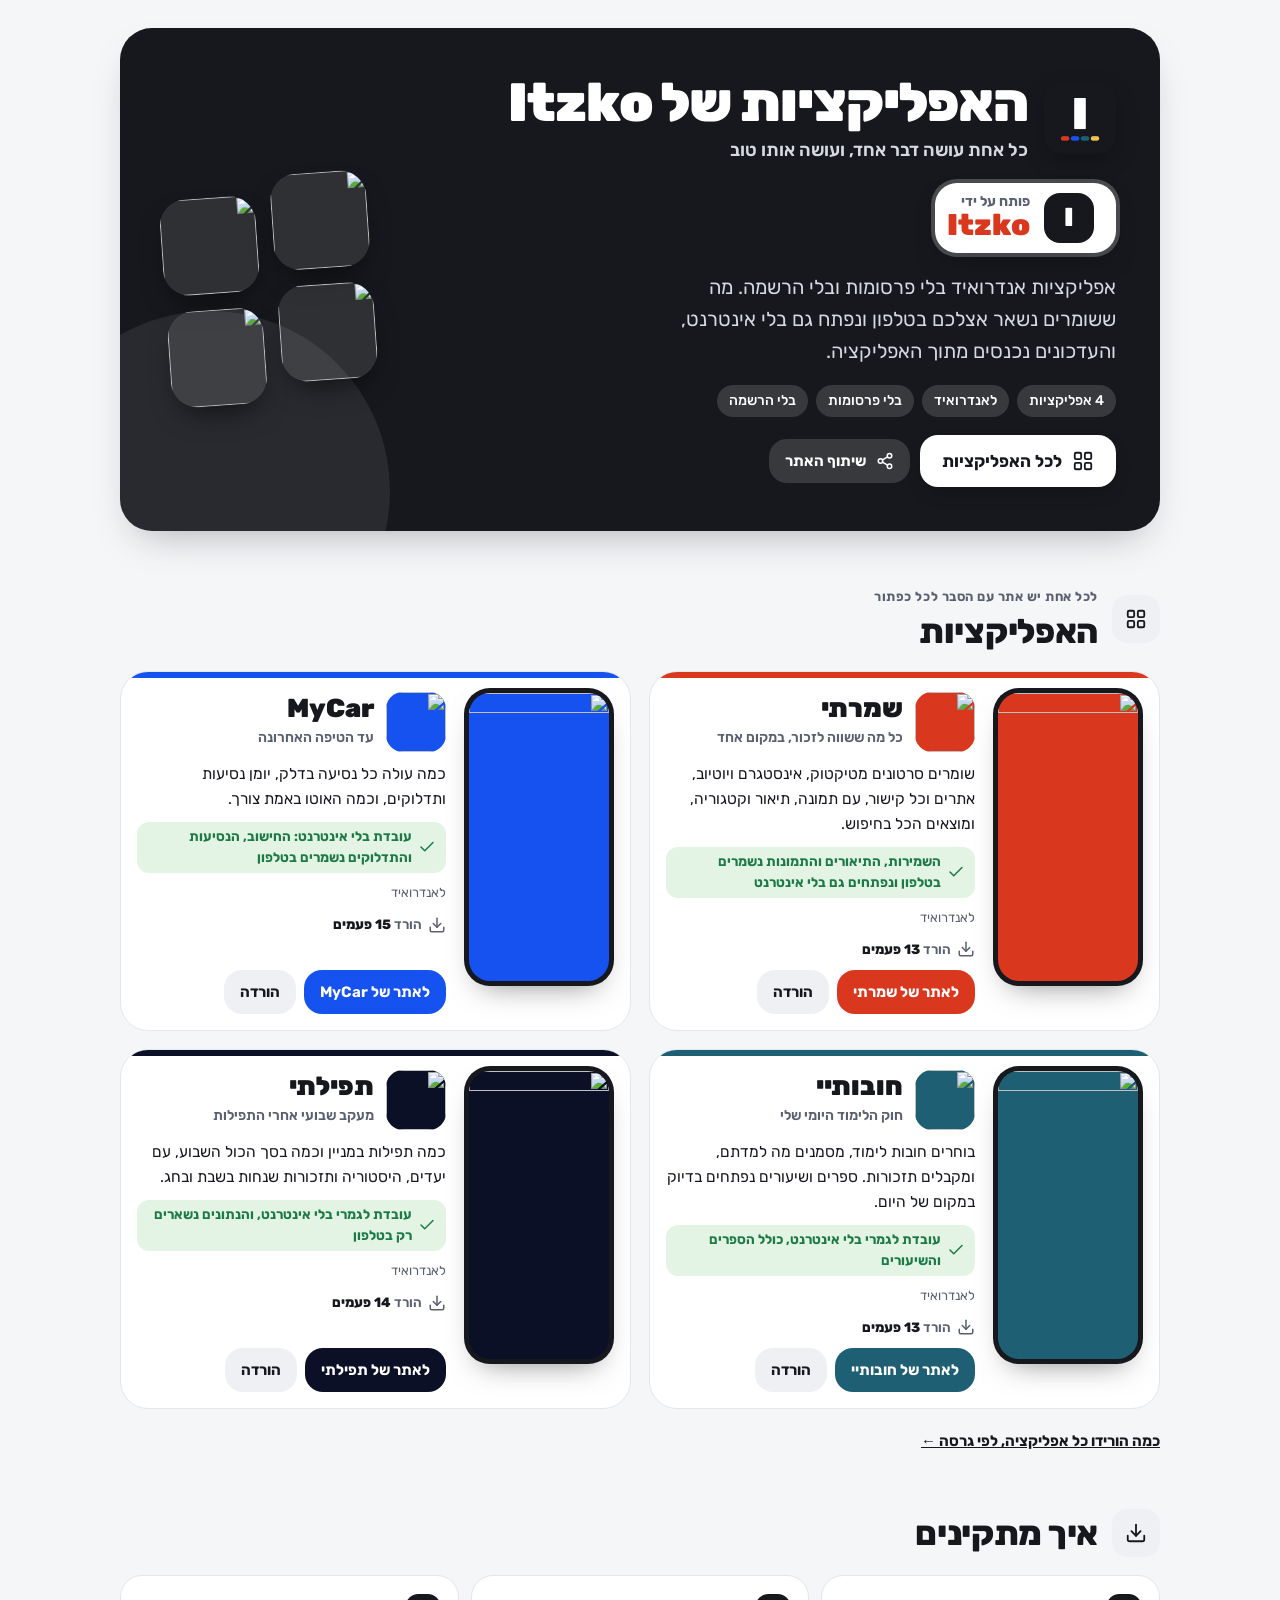
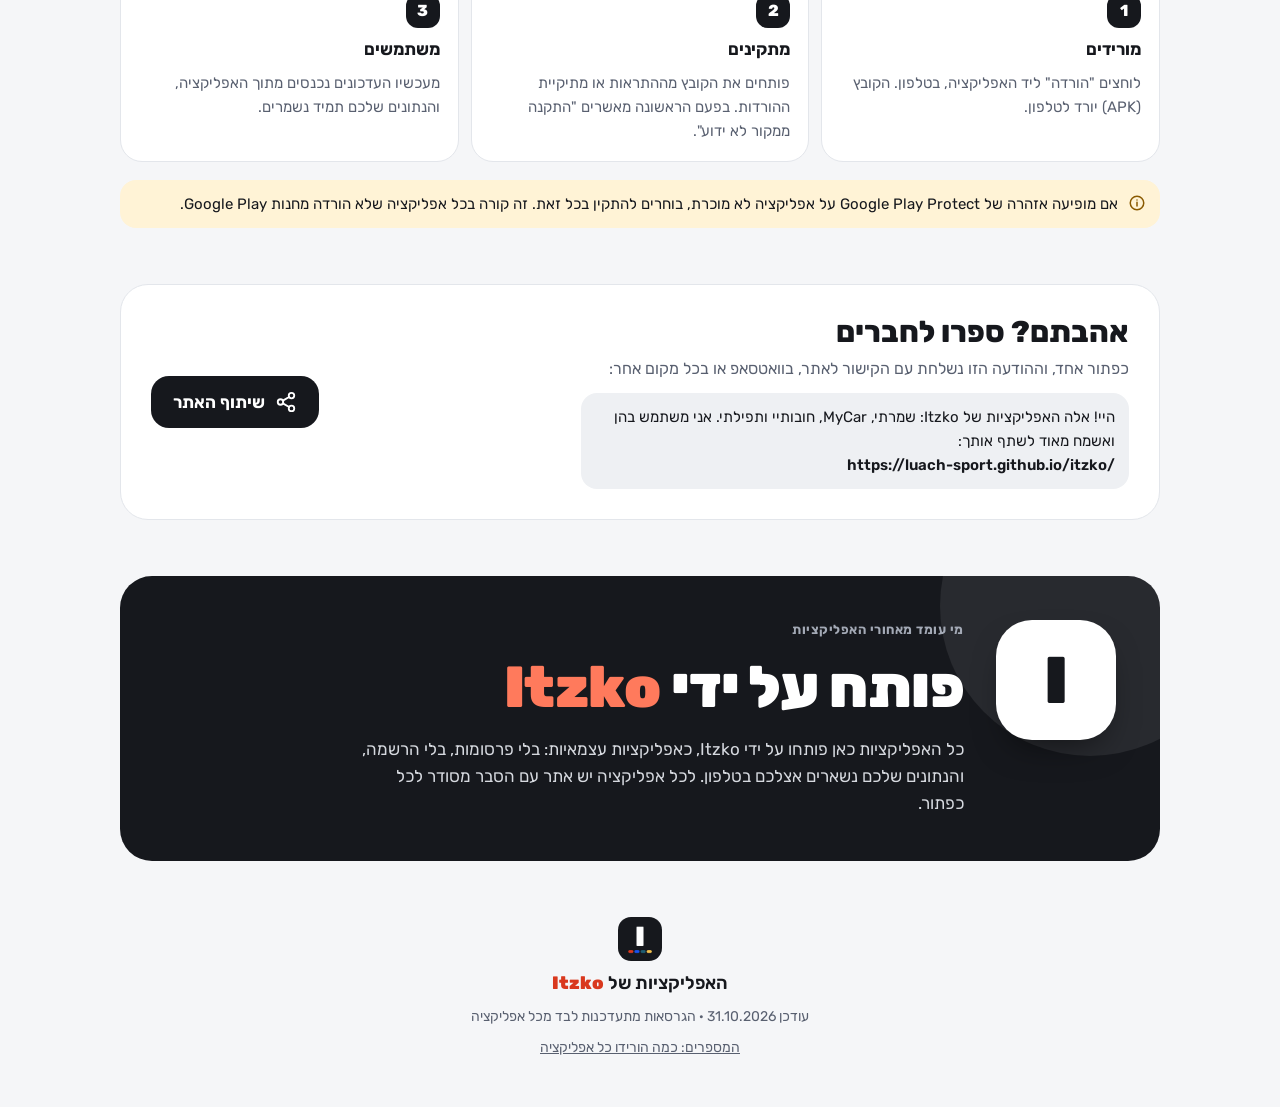
==== index.html @ 2b231b79 "האתר הראשי של Itzko: עדכון אוטומטי (e796857)" ====
<!doctype html>
<html lang="he" dir="rtl">
<head>
<meta charset="utf-8">
<meta name="viewport" content="width=device-width, initial-scale=1, viewport-fit=cover">
<title>האפליקציות של Itzko – שמרתי, MyCar, חובותיי ותפילתי</title>
<meta name="description" content="כל האפליקציות של Itzko במקום אחד: שמרתי, MyCar, חובותיי ותפילתי. הורדה לאנדרואיד, מדריך לכל כפתור, בלי פרסומות ובלי הרשמה.">
<meta name="author" content="Itzko">
<meta name="theme-color" content="#16181D">
<meta property="og:type" content="website">
<meta property="og:title" content="האפליקציות של Itzko – שמרתי, MyCar, חובותיי ותפילתי">
<meta property="og:description" content="כל האפליקציות של Itzko במקום אחד: שמרתי, MyCar, חובותיי ותפילתי. הורדה לאנדרואיד, מדריך לכל כפתור, בלי פרסומות ובלי הרשמה.">
<meta property="og:image" content="https://luach-sport.github.io/itzko/og.jpg">
<meta property="og:url" content="https://luach-sport.github.io/itzko/">
<meta property="og:locale" content="he_IL">
<link rel="icon" href="icon.png">
<link rel="apple-touch-icon" href="icon.png">
<!-- Built by the Itzko site kit (github.com/luach-sport/itzko, kit/). The parts of this page are small files. -->
<link rel="stylesheet" href="kit/css/tokens.css">
<link rel="stylesheet" href="css/brand.css">
<link rel="stylesheet" href="kit/css/base.css">
<link rel="stylesheet" href="kit/css/hero.css">
<link rel="stylesheet" href="kit/css/intro.css">
<link rel="stylesheet" href="kit/css/chapters.css">
<link rel="stylesheet" href="kit/css/offline.css">
<link rel="stylesheet" href="kit/css/share.css">
<link rel="stylesheet" href="kit/css/downloads.css">
<link rel="stylesheet" href="kit/css/credit.css">
<link rel="stylesheet" href="css/hub.css">
<link rel="stylesheet" href="kit/css/responsive.css">
<script>window.ITZKO = {"id":"itzko","title":"האפליקציות של Itzko – שמרתי, MyCar, חובותיי ותפילתי","url":"https://luach-sport.github.io/itzko/","shareText":"היי! אלה האפליקציות של Itzko: שמרתי, MyCar, חובותיי ותפילתי. אני משתמש בהן ואשמח מאוד לשתף אותך:"};</script>
</head>
<body>

<div class="page">
  <header class="hero hub-hero">
    <div class="hero-copy">
      <div class="brand">
        <img src="icon.png" alt="">
        <div>
          <h1>האפליקציות של Itzko</h1>
          <span class="slogan">כל אחת עושה דבר אחד, ועושה אותו טוב</span>
        </div>
      </div>
      <a class="maker" href="#credit" aria-label="פותח על ידי Itzko">
        <span class="mono" aria-hidden="true">I</span>
        <span class="by"><small>פותח על ידי</small><b>Itzko</b></span>
      </a>
      <p class="lead">אפליקציות אנדרואיד בלי פרסומות ובלי הרשמה. מה ששומרים נשאר אצלכם בטלפון ונפתח גם בלי אינטרנט, והעדכונים נכנסים מתוך האפליקציה.</p>
      <div class="facts">
        <span class="fact">4 אפליקציות</span>
        <span class="fact">לאנדרואיד</span>
        <span class="fact">בלי פרסומות</span>
        <span class="fact">בלי הרשמה</span>
      </div>
      <div class="cta-row">
        <a class="btn light" href="#apps">
          <svg class="i" viewBox="0 0 24 24" aria-hidden="true"><rect x="3" y="3" width="7" height="7" rx="1.5"/><rect x="14" y="3" width="7" height="7" rx="1.5"/><rect x="3" y="14" width="7" height="7" rx="1.5"/><rect x="14" y="14" width="7" height="7" rx="1.5"/></svg>
          לכל האפליקציות
        </a>
        <div class="share-wrap">
          <button type="button" class="btn ghost" data-share>
            <svg class="i sm" viewBox="0 0 24 24" aria-hidden="true"><circle cx="18" cy="5" r="3"/><circle cx="6" cy="12" r="3"/><circle cx="18" cy="19" r="3"/><path d="M8.59 13.51l6.83 3.98M15.41 6.51l-6.82 3.98"/></svg>
            <span>שיתוף האתר</span>
          </button>
        </div>
      </div>
    </div>
    <div class="hub-icons" aria-hidden="true">
      <img src="https://luach-sport.github.io/shamarti/icon.png" alt="" width="96" height="96">
      <img src="https://luach-sport.github.io/mycar/icon.png" alt="" width="96" height="96">
      <img src="https://luach-sport.github.io/chovotai/icon.png" alt="" width="96" height="96">
      <img src="https://luach-sport.github.io/tfilati/icon.png" alt="" width="96" height="96">
    </div>
  </header>

  <!-- All the apps (cards come from apps.json) -->
  <section class="hub-list" id="apps" aria-labelledby="apps-h">
    <div class="chapter-head">
      <span class="tile"><svg class="i" viewBox="0 0 24 24" aria-hidden="true"><rect x="3" y="3" width="7" height="7" rx="1.5"/><rect x="14" y="3" width="7" height="7" rx="1.5"/><rect x="3" y="14" width="7" height="7" rx="1.5"/><rect x="14" y="14" width="7" height="7" rx="1.5"/></svg></span>
      <div><span class="eyebrow">לכל אחת יש אתר עם הסבר לכל כפתור</span><h2 id="apps-h">האפליקציות</h2></div>
    </div>
    <div class="hub-grid">
    <article class="hub-app" style="--app:#D9381E">
      <a class="hub-shot" href="https://luach-sport.github.io/shamarti/" aria-hidden="true" tabindex="-1"><img src="https://luach-sport.github.io/shamarti/shots/home.jpg" alt="" width="720" height="1480" loading="lazy"></a>
      <div class="hub-body">
        <div class="hub-head"><img src="https://luach-sport.github.io/shamarti/icon.png" alt="" width="60" height="60"><div><h2>שמרתי</h2><span class="hub-slogan">כל מה ששווה לזכור, במקום אחד</span></div></div>
        <p>שומרים סרטונים מטיקטוק, אינסטגרם ויוטיוב, אתרים וכל קישור, עם תמונה, תיאור וקטגוריה, ומוצאים הכל בחיפוש.</p>
        <span class="hub-off"><svg class="i sm" viewBox="0 0 24 24" aria-hidden="true"><path d="M20 6 9 17l-5-5"/></svg>השמירות, התיאורים והתמונות נשמרים בטלפון ונפתחים גם בלי אינטרנט</span>
        <span class="hub-ver" data-app-version="shamarti">לאנדרואיד</span>
        <span class="hub-dl" data-downloads="luach-sport/shamarti"><svg class="i sm" viewBox="0 0 24 24" aria-hidden="true"><path d="M21 15v4a2 2 0 0 1-2 2H5a2 2 0 0 1-2-2v-4"/><path d="m7 10 5 5 5-5"/><path d="M12 15V3"/></svg><span>הורד <b class="n">13 פעמים</b></span></span>
        <div class="hub-acts"><a class="btn app" href="https://luach-sport.github.io/shamarti/">לאתר של שמרתי</a><a class="btn plain" href="https://github.com/luach-sport/shamarti/releases/latest/download/shamarti.apk" target="_blank" rel="noopener">הורדה</a></div>
      </div>
    </article>
    <article class="hub-app" style="--app:#1652F0">
      <a class="hub-shot" href="https://luach-sport.github.io/mycar/" aria-hidden="true" tabindex="-1"><img src="https://luach-sport.github.io/mycar/shots/home.jpg" alt="" width="720" height="1480" loading="lazy"></a>
      <div class="hub-body">
        <div class="hub-head"><img src="https://luach-sport.github.io/mycar/icon.png" alt="" width="60" height="60"><div><h2>MyCar</h2><span class="hub-slogan">עד הטיפה האחרונה</span></div></div>
        <p>כמה עולה כל נסיעה בדלק, יומן נסיעות ותדלוקים, וכמה האוטו באמת צורך.</p>
        <span class="hub-off"><svg class="i sm" viewBox="0 0 24 24" aria-hidden="true"><path d="M20 6 9 17l-5-5"/></svg>עובדת בלי אינטרנט: החישוב, הנסיעות והתדלוקים נשמרים בטלפון</span>
        <span class="hub-ver" data-app-version="mycar">לאנדרואיד</span>
        <span class="hub-dl" data-downloads="luach-sport/mycar"><svg class="i sm" viewBox="0 0 24 24" aria-hidden="true"><path d="M21 15v4a2 2 0 0 1-2 2H5a2 2 0 0 1-2-2v-4"/><path d="m7 10 5 5 5-5"/><path d="M12 15V3"/></svg><span>הורד <b class="n">15 פעמים</b></span></span>
        <div class="hub-acts"><a class="btn app" href="https://luach-sport.github.io/mycar/">לאתר של MyCar</a><a class="btn plain" href="https://github.com/luach-sport/mycar/releases/latest/download/mycar.apk" target="_blank" rel="noopener">הורדה</a></div>
      </div>
    </article>
    <article class="hub-app" style="--app:#1E5F74">
      <a class="hub-shot" href="https://luach-sport.github.io/chovotai/" aria-hidden="true" tabindex="-1"><img src="https://luach-sport.github.io/chovotai/shots/home.jpg" alt="" width="720" height="1480" loading="lazy"></a>
      <div class="hub-body">
        <div class="hub-head"><img src="https://luach-sport.github.io/chovotai/icon.png" alt="" width="60" height="60"><div><h2>חובותיי</h2><span class="hub-slogan">חוק הלימוד היומי שלי</span></div></div>
        <p>בוחרים חובות לימוד, מסמנים מה למדתם, ומקבלים תזכורות. ספרים ושיעורים נפתחים בדיוק במקום של היום.</p>
        <span class="hub-off"><svg class="i sm" viewBox="0 0 24 24" aria-hidden="true"><path d="M20 6 9 17l-5-5"/></svg>עובדת לגמרי בלי אינטרנט, כולל הספרים והשיעורים</span>
        <span class="hub-ver" data-app-version="chovotai">לאנדרואיד</span>
        <span class="hub-dl" data-downloads="luach-sport/chovotai"><svg class="i sm" viewBox="0 0 24 24" aria-hidden="true"><path d="M21 15v4a2 2 0 0 1-2 2H5a2 2 0 0 1-2-2v-4"/><path d="m7 10 5 5 5-5"/><path d="M12 15V3"/></svg><span>הורד <b class="n">13 פעמים</b></span></span>
        <div class="hub-acts"><a class="btn app" href="https://luach-sport.github.io/chovotai/">לאתר של חובותיי</a><a class="btn plain" href="https://github.com/luach-sport/chovotai/releases/latest/download/chovotai.apk" target="_blank" rel="noopener">הורדה</a></div>
      </div>
    </article>
    <article class="hub-app" style="--app:#0B1026">
      <a class="hub-shot" href="https://luach-sport.github.io/tfilati/" aria-hidden="true" tabindex="-1"><img src="https://luach-sport.github.io/tfilati/shots/home.jpg" alt="" width="720" height="1480" loading="lazy"></a>
      <div class="hub-body">
        <div class="hub-head"><img src="https://luach-sport.github.io/tfilati/icon.png" alt="" width="60" height="60"><div><h2>תפילתי</h2><span class="hub-slogan">מעקב שבועי אחרי התפילות</span></div></div>
        <p>כמה תפילות במניין וכמה בסך הכול השבוע, עם יעדים, היסטוריה ותזכורות שנחות בשבת ובחג.</p>
        <span class="hub-off"><svg class="i sm" viewBox="0 0 24 24" aria-hidden="true"><path d="M20 6 9 17l-5-5"/></svg>עובדת לגמרי בלי אינטרנט, והנתונים נשארים רק בטלפון</span>
        <span class="hub-ver" data-app-version="tfilati">לאנדרואיד</span>
        <span class="hub-dl" data-downloads="luach-sport/tfilati"><svg class="i sm" viewBox="0 0 24 24" aria-hidden="true"><path d="M21 15v4a2 2 0 0 1-2 2H5a2 2 0 0 1-2-2v-4"/><path d="m7 10 5 5 5-5"/><path d="M12 15V3"/></svg><span>הורד <b class="n">14 פעמים</b></span></span>
        <div class="hub-acts"><a class="btn app" href="https://luach-sport.github.io/tfilati/">לאתר של תפילתי</a><a class="btn plain" href="https://github.com/luach-sport/tfilati/releases/latest/download/tfilati.apk" target="_blank" rel="noopener">הורדה</a></div>
      </div>
    </article>
    </div>
    <a class="all-stats" href="stats/">כמה הורידו כל אפליקציה, לפי גרסה ←</a>
  </section>

  <section class="install" id="install" aria-labelledby="install-h">
    <div class="chapter-head">
      <span class="tile"><svg class="i" viewBox="0 0 24 24" aria-hidden="true"><path d="M21 15v4a2 2 0 0 1-2 2H5a2 2 0 0 1-2-2v-4"/><path d="m7 10 5 5 5-5"/><path d="M12 15V3"/></svg></span>
      <h2 id="install-h">איך מתקינים</h2>
    </div>
    <ol class="steps">
      <li><b>מורידים</b><p>לוחצים "הורדה" ליד האפליקציה, בטלפון. הקובץ (APK) יורד לטלפון.</p></li>
      <li><b>מתקינים</b><p>פותחים את הקובץ מההתראות או מתיקיית ההורדות. בפעם הראשונה מאשרים "התקנה ממקור לא ידוע".</p></li>
      <li><b>משתמשים</b><p>מעכשיו העדכונים נכנסים מתוך האפליקציה, והנתונים שלכם תמיד נשמרים.</p></li>
    </ol>
    <p class="tip"><svg class="i sm" viewBox="0 0 24 24" aria-hidden="true"><circle cx="12" cy="12" r="9"/><path d="M12 16v-5M12 8h.01"/></svg><span>אם מופיעה אזהרה של Google Play Protect על אפליקציה לא מוכרת, בוחרים להתקין בכל זאת. זה קורה בכל אפליקציה שלא הורדה מחנות Google Play.</span></p>
  </section>

  <!-- Share the site -->
  <section class="share-band" id="share" aria-labelledby="share-h">
    <div>
      <h2 id="share-h">אהבתם? ספרו לחברים</h2>
      <p>כפתור אחד, וההודעה הזו נשלחת עם הקישור לאתר, בוואטסאפ או בכל מקום אחר:</p>
      <p class="quote">היי! אלה האפליקציות של Itzko: שמרתי, MyCar, חובותיי ותפילתי. אני משתמש בהן ואשמח מאוד לשתף אותך:<br><span class="ltr url">https://luach-sport.github.io/itzko/</span></p>
    </div>
    <div class="share-wrap">
      <button type="button" class="btn share" data-share>
        <svg class="i" viewBox="0 0 24 24" aria-hidden="true"><circle cx="18" cy="5" r="3"/><circle cx="6" cy="12" r="3"/><circle cx="18" cy="19" r="3"/><path d="M8.59 13.51l6.83 3.98M15.41 6.51l-6.82 3.98"/></svg>
        <span>שיתוף האתר</span>
      </button>
    </div>
  </section>

  <!-- The credit -->
  <section class="credit-band" id="credit" aria-labelledby="credit-h">
    <div class="credit-mono" aria-hidden="true">I</div>
    <div class="credit-copy">
      <span class="eyebrow">מי עומד מאחורי האפליקציות</span>
      <h2 id="credit-h">פותח על ידי <span class="name">Itzko</span></h2>
      <p>כל האפליקציות כאן פותחו על ידי Itzko, כאפליקציות עצמאיות: בלי פרסומות, בלי הרשמה, והנתונים שלכם נשארים אצלכם בטלפון. לכל אפליקציה יש אתר עם הסבר מסודר לכל כפתור.</p>
    </div>
  </section>

  <footer>
    <img src="icon.png" alt="">
    <span class="made">האפליקציות של <b>Itzko</b></span>
    <span>עודכן 31.10.2026 · הגרסאות מתעדכנות לבד מכל אפליקציה</span>
    <span><a href="stats/">המספרים: כמה הורידו כל אפליקציה</a></span>
  </footer>
</div>

<script src="kit/js/copy-link.js"></script>
<script src="kit/js/share-site.js"></script>
<script src="kit/js/live-apps.js"></script>
<script src="kit/js/downloads.js"></script>
</body>
</html>
---- kit/css/tokens.css ----
/* Shared colours for every Itzko site (light and dark). Each site's brand.css then sets its own
   brand colours (--hero, --primary…) and font on top of these. */
:root {
  --bg: #F5F6F8;
  --surface: #FFFFFF;
  --inset: #E9EBEF;
  --line: #E3E6EB;
  --ink: #16181D;
  --muted: #596070;
  --primary: #16181D;
  --primary-text: #16181D;
  --primary-soft: #EEF0F3;
  --on-primary: #FFFFFF;
  --hero: #16181D;
  --hero-ink: #FFFFFF;
  --hero-muted: #D6D9DF;
  --hero-chip: rgba(255, 255, 255, 0.16);
  --maker-accent: #16181D;
  --credit-accent: #FFFFFF;
  --green-text: #1D7A45;
  --green-soft: #E3F4E5;
  --amber-text: #8A5A00;
  --amber-soft: #FFF3D6;
  --frame: #16181D;
  --frame-ink: #C9CED6;
  --shadow: 0 18px 40px -18px rgba(22, 24, 29, 0.35);
  --font: 'Rubik', 'Heebo', 'Segoe UI', 'Arial Hebrew', Arial, sans-serif;
  --font-display: var(--font);
  color-scheme: light;
}

@media (prefers-color-scheme: dark) {
  :root:not([data-theme="light"]) {
    --bg: #111317; --surface: #1B1E24; --inset: #252932; --line: #2B2F37; --ink: #F1F2F4; --muted: #A3A9B5;
    --primary-soft: #252932; --green-text: #6FD08E; --green-soft: #183323; --amber-text: #F5C451; --amber-soft: #3A2E12;
    --frame: #2C313B; --frame-ink: #C9CED6; --shadow: 0 18px 40px -18px rgba(0, 0, 0, 0.7);
    color-scheme: dark;
  }
}
:root[data-theme="dark"] {
  --bg: #111317; --surface: #1B1E24; --inset: #252932; --line: #2B2F37; --ink: #F1F2F4; --muted: #A3A9B5;
  --primary-soft: #252932; --green-text: #6FD08E; --green-soft: #183323; --amber-text: #F5C451; --amber-soft: #3A2E12;
  --frame: #2C313B; --frame-ink: #C9CED6; --shadow: 0 18px 40px -18px rgba(0, 0, 0, 0.7);
  color-scheme: dark;
}
---- css/brand.css ----
/* The main Itzko site: dark ink with each app in its own colour. */
@font-face {
  font-family: 'Rubik';
  src: url('../fonts/Rubik-var.ttf') format('truetype');
  font-weight: 300 900;
  font-style: normal;
  font-display: swap;
}
:root {
  --primary: #16181D;
  --primary-text: #16181D;
  --primary-soft: #EEF0F3;
  --on-primary: #FFFFFF;
  --hero: #16181D;
  --hero-ink: #FFFFFF;
  --hero-muted: #D6D9DF;
  --hero-chip: rgba(255, 255, 255, 0.14);
  --maker-accent: #D9381E;
  --credit-accent: #FF7A5C;
  --credit-mono: #FFFFFF;
  --credit-mono-ink: #16181D;
  --font: 'Rubik', 'Segoe UI', 'Arial Hebrew', Arial, sans-serif;
}
@media (prefers-color-scheme: dark) {
  :root:not([data-theme="light"]) { --primary: #F1F2F4; --primary-text: #F1F2F4; --on-primary: #111317; --hero: #1B1E24; }
}
:root[data-theme="dark"] { --primary: #F1F2F4; --primary-text: #F1F2F4; --on-primary: #111317; --hero: #1B1E24; }
---- kit/css/base.css ----
/* Page frame and shared bits (icons, headings, links). Shared by every Itzko site. */
html { scroll-behavior: smooth; }
@media (prefers-reduced-motion: reduce) { html { scroll-behavior: auto; } }
body {
  margin: 0;
  padding-top: env(safe-area-inset-top, 0px);
  padding-bottom: env(safe-area-inset-bottom, 0px);
  background: var(--bg);
  color: var(--ink);
  font-family: var(--font);
  font-size: 16px;
  line-height: 1.6;
  -webkit-font-smoothing: antialiased;
}
.page {
  max-width: 1040px;
  margin: 0 auto;
  padding-left: max(16px, env(safe-area-inset-left, 0px));
  padding-right: max(16px, env(safe-area-inset-right, 0px));
  padding-block: 28px 48px;
  display: flex;
  flex-direction: column;
  gap: 56px;
}
img { max-width: 100%; }
[hidden] { display: none !important; }
svg.i { width: 22px; height: 22px; fill: none; stroke: currentColor; stroke-width: 2; stroke-linecap: round; stroke-linejoin: round; flex-shrink: 0; }
svg.i.sm { width: 18px; height: 18px; }
h1, h2, h3 { margin: 0; text-wrap: balance; line-height: 1.15; font-family: var(--font-display); }
p { margin: 0; }
a { color: var(--primary-text); }
:focus-visible { outline: 3px solid var(--primary-text); outline-offset: 3px; border-radius: 8px; }
.ltr { direction: ltr; unicode-bidi: isolate; }
.eyebrow { font-size: 13px; font-weight: 700; letter-spacing: 0.04em; color: var(--muted); }
.new-tag { display: inline-block; font-size: 12px; font-weight: 800; color: var(--green-text); background: var(--green-soft); border-radius: 999px; padding: 1px 9px; margin-inline-start: 6px; vertical-align: 2px; }
---- kit/css/hero.css ----
/* The top of each site: name, what it does, the buttons, the credit, and a phone with the real app. */
.hero {
  background: var(--hero);
  color: var(--hero-ink);
  border-radius: 32px;
  padding: clamp(22px, 5vw, 44px);
  display: grid;
  grid-template-columns: minmax(0, 1fr) auto;
  gap: 24px 40px;
  align-items: center;
  box-shadow: var(--shadow);
  position: relative;
  overflow: hidden;
}
.hero::after { content: ""; position: absolute; inset: auto auto -140px -90px; width: 360px; height: 360px; border-radius: 50%; background: rgba(255, 255, 255, 0.08); pointer-events: none; }
.hero-copy { display: flex; flex-direction: column; gap: 18px; min-width: 0; position: relative; z-index: 1; }
.brand { display: flex; align-items: center; gap: 16px; }
.brand img { width: 72px; height: 72px; border-radius: 20px; box-shadow: 0 8px 22px rgba(0, 0, 0, 0.22); }
.brand h1 { font-size: clamp(42px, 8vw, 64px); font-weight: 900; letter-spacing: -1px; }
.slogan { display: block; margin-top: 2px; color: var(--hero-muted); font-weight: 600; font-size: 18px; }
.lead { font-size: clamp(17px, 2.4vw, 20px); color: var(--hero-muted); max-width: 36ch; }
.facts { display: flex; flex-wrap: wrap; gap: 8px; }
.fact { background: var(--hero-chip); border-radius: 999px; padding: 5px 12px; font-size: 14px; font-weight: 500; }
.fact.offline { background: #FFFFFF; color: #16181D; font-weight: 700; display: inline-flex; align-items: center; gap: 6px; }
.fact.offline svg { width: 16px; height: 16px; color: #1D7A45; }
.cta-row { display: flex; flex-wrap: wrap; gap: 10px; align-items: center; }
.btn { display: inline-flex; align-items: center; justify-content: center; gap: 10px; min-height: 52px; padding: 0 22px; border-radius: 18px; font: inherit; font-weight: 700; font-size: 17px; text-decoration: none; cursor: pointer; border: 0; }
.btn.light { background: #FFFFFF; color: var(--hero-btn-ink, var(--hero)); box-shadow: 0 8px 20px -8px rgba(0, 0, 0, 0.35); }
.btn.ghost { background: var(--hero-chip); color: var(--hero-ink); font-size: 15px; min-height: 44px; padding: 0 16px; }
.btn:active { transform: translateY(1px); }
#apk-url { width: 100%; box-sizing: border-box; border: 0; border-radius: 12px; padding: 10px 12px; font: inherit; }

/* The credit, big and clear, right under the name. */
.maker { align-self: flex-start; display: inline-flex; align-items: center; gap: 14px; background: #FFFFFF; color: #16181D; text-decoration: none; border-radius: 22px; padding: 10px 22px 10px 12px; box-shadow: 0 0 0 4px rgba(255, 255, 255, 0.22), 0 12px 28px -12px rgba(0, 0, 0, 0.5); }
.maker .mono { width: 50px; height: 50px; border-radius: 16px; background: #16181D; color: #FFFFFF; display: inline-flex; align-items: center; justify-content: center; font-weight: 900; font-size: 26px; font-family: 'Rubik', var(--font); direction: ltr; }
.maker .by { display: flex; flex-direction: column; line-height: 1.1; }
.maker small { font-size: 14px; font-weight: 700; color: #596070; }
.maker b { font-size: clamp(26px, 4vw, 30px); font-weight: 900; letter-spacing: 0.3px; direction: ltr; unicode-bidi: isolate; color: var(--maker-accent); font-family: 'Rubik', var(--font); }

.hero-phone { position: relative; z-index: 1; margin: 0; width: 230px; background: #16181D; border-radius: 36px; padding: 7px; box-shadow: 0 24px 48px -18px rgba(0, 0, 0, 0.55); transform: rotate(-3deg); }
.hero-phone img { display: block; width: 100%; height: auto; aspect-ratio: 720 / 1480; border-radius: 30px; background: #E9EBEF; }
@media (prefers-reduced-motion: no-preference) {
  .hero-phone { animation: rise 0.9s cubic-bezier(.2, .8, .2, 1) 0.15s both; }
  @keyframes rise { from { opacity: 0; transform: translateY(24px) rotate(-3deg); } to { opacity: 1; transform: translateY(0) rotate(-3deg); } }
}
---- kit/css/intro.css ----
/* What's new, installing, and the tab bar that jumps to each screen. Shared by every Itzko site. */
.news { background: var(--surface); border: 1px solid var(--line); border-radius: 24px; padding: 20px clamp(18px, 3vw, 28px); display: flex; flex-direction: column; gap: 12px; }
.news-head { display: flex; flex-wrap: wrap; align-items: baseline; gap: 6px 12px; }
.news-head h2 { font-size: 22px; font-weight: 800; }
.news-head .badge { font-size: 13px; font-weight: 700; color: var(--green-text); background: var(--green-soft); border-radius: 999px; padding: 3px 10px; }
.news ul { margin: 0; padding: 0 20px 0 0; display: flex; flex-direction: column; gap: 6px; }

.install { display: flex; flex-direction: column; gap: 18px; }
.steps { list-style: none; margin: 0; padding: 0; display: grid; grid-template-columns: repeat(3, minmax(0, 1fr)); gap: 12px; counter-reset: s; }
.steps li { background: var(--surface); border: 1px solid var(--line); border-radius: 22px; padding: 18px; display: flex; flex-direction: column; gap: 8px; counter-increment: s; min-width: 0; }
.steps li::before { content: counter(s); width: 34px; height: 34px; border-radius: 12px; background: var(--primary); color: var(--on-primary); font-weight: 800; display: inline-flex; align-items: center; justify-content: center; }
.steps b { font-size: 17px; }
.steps p { color: var(--muted); font-size: 15px; }
.tip { display: flex; gap: 10px; align-items: flex-start; background: var(--amber-soft); color: var(--ink); border-radius: 16px; padding: 12px 14px; font-size: 15px; }
.tip svg { color: var(--amber-text); margin-top: 2px; }

.tabs-wrap { display: flex; flex-direction: column; gap: 12px; }
.tabbar { display: grid; grid-auto-flow: column; grid-auto-columns: minmax(0, 1fr); gap: 6px; background: var(--surface); border: 1px solid var(--line); border-radius: 22px; padding: 8px; }
.tabbar a { display: flex; flex-direction: column; align-items: center; gap: 4px; padding: 10px 4px; border-radius: 16px; text-decoration: none; color: var(--muted); font-size: 14px; font-weight: 600; text-align: center; }
.tabbar a:hover { background: var(--primary-soft); color: var(--primary-text); }
.tabbar .ic { display: inline-flex; align-items: center; justify-content: center; width: 52px; height: 32px; border-radius: 12px; }
.tabbar a:first-child .ic { background: var(--primary-soft); color: var(--primary-text); }
.jump { display: flex; flex-wrap: wrap; gap: 8px; }
.jump a { font-size: 14px; font-weight: 600; text-decoration: none; color: var(--ink); background: var(--surface); border: 1px solid var(--line); border-radius: 999px; padding: 6px 14px; }
.jump a:hover { border-color: var(--primary-text); color: var(--primary-text); }
---- kit/css/chapters.css ----
/* A chapter per screen: title and the list of its buttons, beside phone screenshots. */
.chapter { display: grid; grid-template-columns: minmax(0, 1fr) auto; gap: 24px 48px; align-items: start; scroll-margin-top: 16px; }
.chapter-text { display: flex; flex-direction: column; gap: 18px; min-width: 0; }
.chapter-head { display: flex; align-items: center; gap: 14px; }
.chapter-head .tile { width: 48px; height: 48px; border-radius: 15px; background: var(--primary-soft); color: var(--primary-text); display: inline-flex; align-items: center; justify-content: center; flex-shrink: 0; }
.chapter-head .tile.green { background: var(--green-soft); color: var(--green-text); }
.chapter-head .tile.amber { background: var(--amber-soft); color: var(--amber-text); }
.chapter-head h2 { font-size: clamp(26px, 4.2vw, 34px); font-weight: 800; letter-spacing: -0.3px; }
.chapter-head .eyebrow { display: block; margin-bottom: 4px; }
.intro { font-size: 18px; color: var(--muted); max-width: 54ch; }
.sub { font-size: 18px; font-weight: 800; margin-top: 6px; }

.keys { list-style: none; margin: 0; padding: 0; display: flex; flex-direction: column; background: var(--surface); border: 1px solid var(--line); border-radius: 22px; overflow: hidden; }
.keys li { display: grid; grid-template-columns: minmax(0, 11rem) minmax(0, 1fr); gap: 6px 16px; padding: 14px 18px; align-items: baseline; }
.keys li + li { border-top: 1px solid var(--line); }
.key { justify-self: start; font-weight: 700; font-size: 15px; color: var(--primary-text); background: var(--primary-soft); border-radius: 10px; padding: 3px 10px; line-height: 1.5; }
.key.solid { color: var(--on-primary); background: var(--primary); }
.key.green { color: var(--green-text); background: var(--green-soft); }
.what { color: var(--ink); font-size: 15.5px; min-width: 0; }
.what small { color: var(--muted); font-size: 14px; }

.phones { display: flex; gap: 16px; align-items: flex-start; }
.phone { margin: 0; width: 260px; max-width: 100%; flex-shrink: 0; background: var(--frame); border-radius: 38px; padding: 8px; box-shadow: var(--shadow); }
.phone img { display: block; width: 100%; height: auto; aspect-ratio: 720 / 1480; border-radius: 30px; background: var(--inset); }
.phone figcaption { color: var(--frame-ink); font-size: 13px; text-align: center; padding: 8px 4px 4px; }
.phones.two .phone { width: 220px; }

.path { display: inline-flex; flex-wrap: wrap; align-items: center; gap: 6px; font-weight: 700; }
.path .sep { color: var(--muted); font-weight: 400; }
.callout { background: var(--surface); border: 1px solid var(--line); border-radius: 28px; padding: clamp(20px, 4vw, 32px); }
.ask { background: var(--primary-soft); border-radius: 28px; padding: clamp(20px, 4vw, 32px); }
.ask .intro { color: var(--ink); }
---- kit/css/offline.css ----
/* "Works without internet": a clear highlight wherever an app works offline. */
.offline-band { display: grid; grid-template-columns: auto minmax(0, 1fr); gap: 14px 18px; align-items: center; background: var(--green-soft); border-radius: 24px; padding: 18px clamp(18px, 3vw, 26px); }
.offline-band .ic { width: 52px; height: 52px; border-radius: 16px; background: var(--green-text); color: #FFFFFF; display: inline-flex; align-items: center; justify-content: center; }
:root[data-theme="dark"] .offline-band .ic { color: #111317; }
@media (prefers-color-scheme: dark) { :root:not([data-theme="light"]) .offline-band .ic { color: #111317; } }
.offline-band h2 { font-size: 22px; font-weight: 800; color: var(--ink); }
.offline-band ul { margin: 6px 0 0; padding: 0 20px 0 0; color: var(--ink); display: flex; flex-direction: column; gap: 4px; font-size: 15.5px; }
.offline-band p { color: var(--ink); font-size: 15.5px; margin-top: 4px; }
.key.offline { color: var(--green-text); background: var(--green-soft); }
.off-tag { display: inline-flex; align-items: center; gap: 4px; font-size: 12px; font-weight: 800; color: var(--green-text); background: var(--green-soft); border-radius: 999px; padding: 1px 9px; margin-inline-start: 6px; vertical-align: 2px; }
---- kit/css/share.css ----
/* "Share the site": a friendly band with the button, and the small panel (WhatsApp, Telegram, e-mail, copy)
   that opens on computers, where the phone's share menu isn't available. */
.share-band { background: var(--surface); border: 1px solid var(--line); border-radius: 28px; padding: clamp(20px, 4vw, 30px); display: grid; grid-template-columns: minmax(0, 1fr) auto; gap: 16px 24px; align-items: center; }
.share-band h2 { font-size: clamp(24px, 4vw, 30px); font-weight: 800; }
.share-band p { color: var(--muted); font-size: 16px; margin-top: 6px; max-width: 52ch; }
.share-band .quote { margin-top: 12px; background: var(--primary-soft); color: var(--ink); border-radius: 16px; padding: 12px 14px; font-size: 15px; }
.share-band .quote .url { display: block; text-align: right; font-weight: 600; color: var(--primary-text); word-break: break-all; }
.btn.share { background: var(--primary); color: var(--on-primary); }
.share-wrap { position: relative; display: inline-flex; }
.share-panel { position: absolute; z-index: 20; top: calc(100% + 8px); inset-inline-start: 0; background: var(--surface); color: var(--ink); border: 1px solid var(--line); border-radius: 18px; padding: 8px; box-shadow: 0 18px 40px -12px rgba(0, 0, 0, 0.35); display: flex; flex-direction: column; min-width: 220px; }
.share-panel a, .share-panel button { display: flex; align-items: center; gap: 10px; padding: 10px 12px; border-radius: 12px; border: 0; background: none; font: inherit; font-size: 15px; font-weight: 600; color: var(--ink); text-decoration: none; cursor: pointer; text-align: start; }
.share-panel a:hover, .share-panel button:hover { background: var(--primary-soft); }
.share-panel .dot { width: 26px; height: 26px; border-radius: 8px; display: inline-flex; align-items: center; justify-content: center; color: #FFFFFF; font-size: 13px; font-weight: 800; flex-shrink: 0; }
.toast-mini { position: fixed; inset: auto 16px 20px 16px; margin: 0 auto; max-width: 360px; background: #16181D; color: #FFFFFF; border-radius: 14px; padding: 12px 16px; text-align: center; font-weight: 600; z-index: 50; box-shadow: 0 12px 30px rgba(0, 0, 0, 0.35); }
---- kit/css/downloads.css ----
/* Download counts: a line under the download buttons on every app's site, and a chip on the main site's cards. */
.dl-count { display: inline-flex; flex-wrap: wrap; align-items: center; gap: 6px 8px; align-self: flex-start; color: var(--hero-muted); font-size: 15px; font-weight: 500; }
.dl-count svg { width: 18px; height: 18px; color: var(--hero-ink); }
.dl-count b { color: var(--hero-ink); font-weight: 800; }
.dl-count a { color: var(--hero-muted); font-size: 13px; }
.hub-dl { display: inline-flex; align-items: center; gap: 6px; align-self: flex-start; font-size: 13.5px; font-weight: 600; color: var(--muted); }
.hub-dl svg { width: 16px; height: 16px; }
.hub-dl b { color: var(--ink); font-weight: 800; }
---- kit/css/credit.css ----
/* "Developed by Itzko": a big band near the end of every site, with the other apps, and the footer. */
.credit-band {
  background: #16181D;
  color: #FFFFFF;
  border-radius: 32px;
  padding: clamp(24px, 5vw, 44px);
  display: grid;
  grid-template-columns: auto minmax(0, 1fr);
  gap: 20px 32px;
  align-items: start;
  scroll-margin-top: 16px;
  position: relative;
  overflow: hidden;
}
:root[data-theme="dark"] .credit-band { border: 1px solid #3A3F49; }
@media (prefers-color-scheme: dark) { :root:not([data-theme="light"]) .credit-band { border: 1px solid #3A3F49; } }
.credit-band::before { content: ""; position: absolute; inset: -120px -80px auto auto; width: 300px; height: 300px; border-radius: 50%; background: var(--credit-glow, rgba(255, 255, 255, 0.08)); pointer-events: none; }
.credit-mono { position: relative; width: clamp(88px, 14vw, 120px); aspect-ratio: 1; border-radius: 30%; background: var(--credit-mono, #FFFFFF); color: var(--credit-mono-ink, #16181D); display: flex; align-items: center; justify-content: center; font-weight: 900; font-size: clamp(48px, 8vw, 66px); font-family: 'Rubik', var(--font); direction: ltr; box-shadow: 0 16px 34px -14px rgba(0, 0, 0, 0.6); }
.credit-copy { position: relative; display: flex; flex-direction: column; gap: 14px; min-width: 0; }
.credit-copy .eyebrow { color: #A3A9B5; }
.credit-copy h2 { font-size: clamp(34px, 6.4vw, 58px); font-weight: 900; letter-spacing: -0.5px; }
.credit-copy h2 .name { color: var(--credit-accent); direction: ltr; unicode-bidi: isolate; font-family: 'Rubik', var(--font); }
.credit-copy p { color: #D6D9DF; font-size: 17px; max-width: 56ch; }
.credit-copy p a { color: #FFFFFF; }

/* Other apps by Itzko (inside the band). */
.more-apps { position: relative; grid-column: 1 / -1; display: flex; flex-direction: column; gap: 12px; margin-top: 6px; }
.more-apps h3 { font-size: 20px; font-weight: 800; color: #FFFFFF; }
.more-grid { display: grid; grid-template-columns: repeat(auto-fill, minmax(240px, 1fr)); gap: 12px; }
.app-card { display: flex; gap: 14px; align-items: flex-start; background: rgba(255, 255, 255, 0.07); border: 1px solid rgba(255, 255, 255, 0.13); border-radius: 20px; padding: 14px; color: #FFFFFF; text-decoration: none; min-width: 0; }
.app-card:hover { background: rgba(255, 255, 255, 0.12); }
.app-card img { width: 52px; height: 52px; border-radius: 15px; flex-shrink: 0; background: rgba(255, 255, 255, 0.1); }
.app-card .txt { display: flex; flex-direction: column; gap: 3px; min-width: 0; }
.app-card b { font-size: 17px; }
.app-card small { color: #C9CED6; font-size: 14px; line-height: 1.45; }
.app-card .go { color: #FFFFFF; font-size: 13px; font-weight: 700; opacity: 0.8; }
.all-apps { align-self: flex-start; color: #FFFFFF; font-weight: 700; font-size: 15px; }

footer { display: flex; flex-direction: column; align-items: center; gap: 8px; text-align: center; color: var(--muted); font-size: 14px; }
footer img { width: 44px; height: 44px; border-radius: 13px; }
footer .made { font-size: 18px; color: var(--ink); font-weight: 600; }
footer .made b { color: var(--maker-accent); font-weight: 900; direction: ltr; unicode-bidi: isolate; font-family: 'Rubik', var(--font); }
:root[data-theme="dark"] footer .made b { color: var(--credit-accent); }
@media (prefers-color-scheme: dark) { :root:not([data-theme="light"]) footer .made b { color: var(--credit-accent); } }
footer a { color: var(--muted); }
---- css/hub.css ----
/* The main Itzko site: the four app icons in the hero, and a big card for every app. */
.hub-hero .brand h1 { font-size: clamp(34px, 6.4vw, 54px); }
.hub-icons { position: relative; z-index: 1; display: grid; grid-template-columns: repeat(2, 96px); gap: 16px; transform: rotate(-4deg); }
.hub-icons img { width: 96px; height: 96px; border-radius: 26px; box-shadow: 0 14px 28px -10px rgba(0, 0, 0, 0.6); background: rgba(255, 255, 255, 0.1); }
.hub-icons img:nth-child(2n) { transform: translateY(18px); }

.hub-list { display: flex; flex-direction: column; gap: 20px; scroll-margin-top: 16px; }
.hub-grid { display: grid; grid-template-columns: repeat(2, minmax(0, 1fr)); gap: 18px; }
.hub-app { display: grid; grid-template-columns: 150px minmax(0, 1fr); gap: 18px; background: var(--surface); border: 1px solid var(--line); border-radius: 28px; padding: 16px; position: relative; overflow: hidden; }
.hub-app::before { content: ""; position: absolute; inset: 0 0 auto 0; height: 6px; background: var(--app); }
.hub-shot { display: block; background: #16181D; border-radius: 26px; padding: 5px; align-self: start; box-shadow: 0 14px 30px -16px rgba(0, 0, 0, 0.5); }
.hub-shot img { display: block; width: 100%; height: auto; aspect-ratio: 720 / 1480; border-radius: 21px; background: var(--app); }
.hub-body { display: flex; flex-direction: column; gap: 10px; min-width: 0; padding-top: 4px; }
.hub-head { display: flex; align-items: center; gap: 12px; }
.hub-head img { width: 60px; height: 60px; border-radius: 17px; background: var(--app); }
.hub-head h2 { font-size: 26px; font-weight: 900; }
.hub-slogan { color: var(--muted); font-size: 14px; font-weight: 600; }
.hub-body p { font-size: 15.5px; }
.hub-off { display: inline-flex; align-items: center; gap: 6px; align-self: flex-start; font-size: 13.5px; font-weight: 700; color: var(--green-text); background: var(--green-soft); border-radius: 12px; padding: 4px 10px; }
.hub-ver { color: var(--muted); font-size: 13px; }
.hub-acts { display: flex; flex-wrap: wrap; gap: 8px; margin-top: auto; }
.hub-acts .btn { min-height: 44px; font-size: 15px; padding: 0 16px; }
.btn.app { background: var(--app); color: #FFFFFF; }
.btn.plain { background: var(--primary-soft); color: var(--ink); }

@media (max-width: 900px) {
  .hub-grid { grid-template-columns: minmax(0, 1fr); }
}
@media (max-width: 640px) {
  .hub-icons { display: none; }
}
@media (max-width: 480px) {
  .hub-app { grid-template-columns: 104px minmax(0, 1fr); gap: 12px; padding: 12px; }
  .hub-head img { width: 48px; height: 48px; }
  .hub-head h2 { font-size: 22px; }
}
.all-stats { align-self: flex-start; font-weight: 700; font-size: 15px; color: var(--ink); }
---- kit/css/responsive.css ----
/* Tablet and phone widths: one column, screenshots under the text, wide lists become stacked. Shared by every Itzko site. */
@media (max-width: 820px) {
  .chapter { grid-template-columns: minmax(0, 1fr); }
  .chapter .phones { order: 2; justify-content: center; }
  .chapter .chapter-text { display: contents; }
  .chapter .chapter-head { order: 0; }
  .chapter .intro { order: 1; }
  .chapter .keys, .chapter .sub, .chapter .after { order: 3; }
  .phones.two { overflow-x: auto; scroll-snap-type: x mandatory; padding: 4px 4px 12px; margin-inline: -4px; justify-content: flex-start; }
  .phones.two .phone { scroll-snap-align: center; width: 230px; }
  .steps { grid-template-columns: minmax(0, 1fr); }
  .hero-phone { width: 200px; }
}
@media (max-width: 640px) {
  .hero { grid-template-columns: minmax(0, 1fr); }
  .hero-phone { display: none; }
  .credit-band { grid-template-columns: minmax(0, 1fr); }
  .share-band { grid-template-columns: minmax(0, 1fr); }
  .share-band .share-wrap { justify-self: start; }
}
@media (max-width: 560px) {
  .keys li { grid-template-columns: minmax(0, 1fr); }
  .tabbar { gap: 2px; padding: 6px; }
  .tabbar .ic { width: 42px; }
  .tabbar a { font-size: 13px; padding: 8px 2px; }
  .brand img { width: 60px; height: 60px; }
  .offline-band { grid-template-columns: minmax(0, 1fr); }
  .more-grid { grid-template-columns: minmax(0, 1fr); }
}
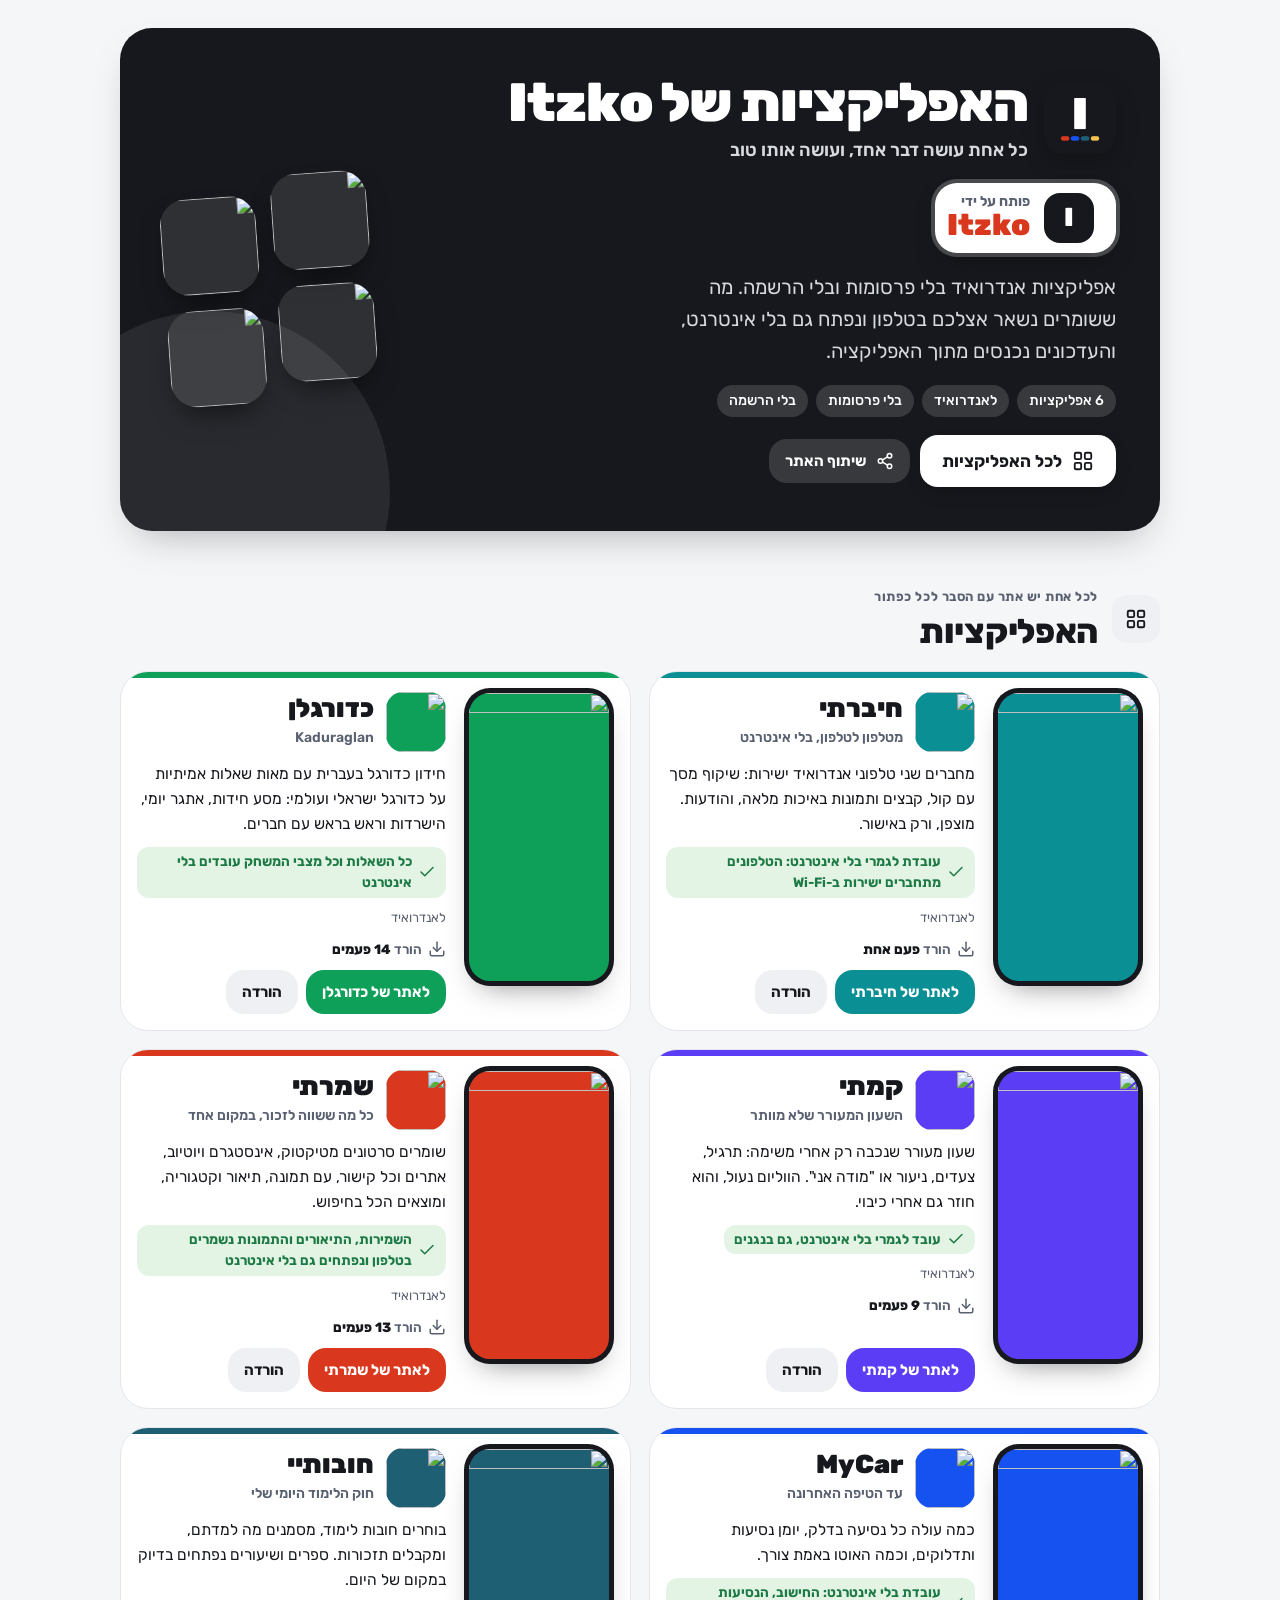
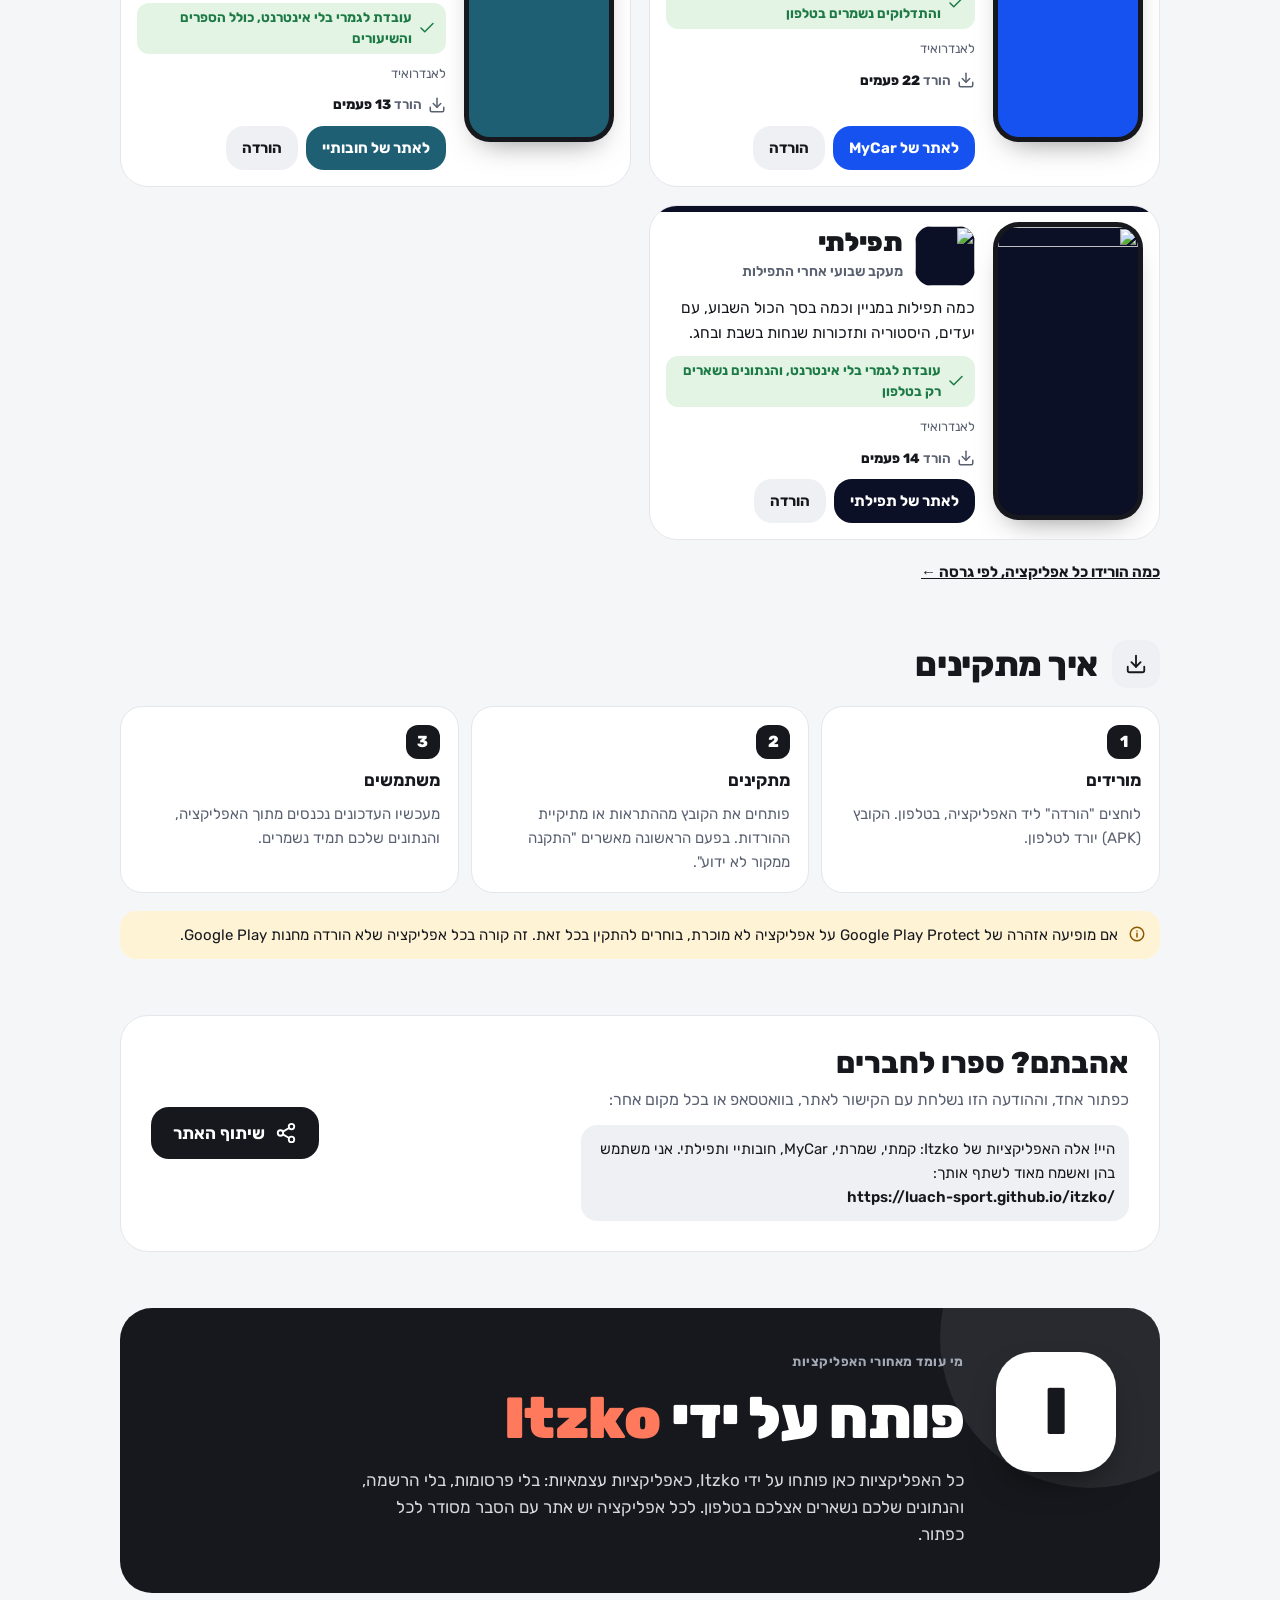
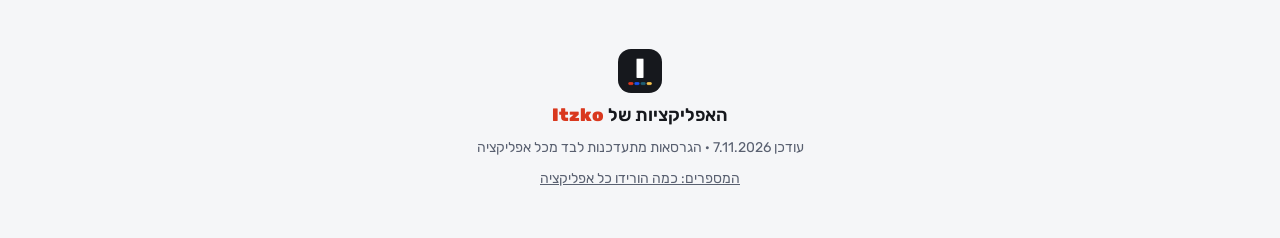
==== commit 4bb173d1: "האתר הראשי של Itzko: עדכון אוטומטי (a26f011)" ====
--- a/index.html
+++ b/index.html
@@ -3,13 +3,13 @@
 <head>
 <meta charset="utf-8">
 <meta name="viewport" content="width=device-width, initial-scale=1, viewport-fit=cover">
-<title>האפליקציות של Itzko – שמרתי, MyCar, חובותיי ותפילתי</title>
-<meta name="description" content="כל האפליקציות של Itzko במקום אחד: שמרתי, MyCar, חובותיי ותפילתי. הורדה לאנדרואיד, מדריך לכל כפתור, בלי פרסומות ובלי הרשמה.">
+<title>האפליקציות של Itzko – קמתי, שמרתי, MyCar, חובותיי ותפילתי</title>
+<meta name="description" content="כל האפליקציות של Itzko במקום אחד: קמתי, שמרתי, MyCar, חובותיי ותפילתי. הורדה לאנדרואיד, מדריך לכל כפתור, בלי פרסומות ובלי הרשמה.">
 <meta name="author" content="Itzko">
 <meta name="theme-color" content="#16181D">
 <meta property="og:type" content="website">
-<meta property="og:title" content="האפליקציות של Itzko – שמרתי, MyCar, חובותיי ותפילתי">
-<meta property="og:description" content="כל האפליקציות של Itzko במקום אחד: שמרתי, MyCar, חובותיי ותפילתי. הורדה לאנדרואיד, מדריך לכל כפתור, בלי פרסומות ובלי הרשמה.">
+<meta property="og:title" content="האפליקציות של Itzko – קמתי, שמרתי, MyCar, חובותיי ותפילתי">
+<meta property="og:description" content="כל האפליקציות של Itzko במקום אחד: קמתי, שמרתי, MyCar, חובותיי ותפילתי. הורדה לאנדרואיד, מדריך לכל כפתור, בלי פרסומות ובלי הרשמה.">
 <meta property="og:image" content="https://luach-sport.github.io/itzko/og.jpg">
 <meta property="og:url" content="https://luach-sport.github.io/itzko/">
 <meta property="og:locale" content="he_IL">
@@ -28,7 +28,7 @@
 <link rel="stylesheet" href="kit/css/credit.css">
 <link rel="stylesheet" href="css/hub.css">
 <link rel="stylesheet" href="kit/css/responsive.css">
-<script>window.ITZKO = {"id":"itzko","title":"האפליקציות של Itzko – שמרתי, MyCar, חובותיי ותפילתי","url":"https://luach-sport.github.io/itzko/","shareText":"היי! אלה האפליקציות של Itzko: שמרתי, MyCar, חובותיי ותפילתי. אני משתמש בהן ואשמח מאוד לשתף אותך:"};</script>
+<script>window.ITZKO = {"id":"itzko","title":"האפליקציות של Itzko – קמתי, שמרתי, MyCar, חובותיי ותפילתי","url":"https://luach-sport.github.io/itzko/","shareText":"היי! אלה האפליקציות של Itzko: קמתי, שמרתי, MyCar, חובותיי ותפילתי. אני משתמש בהן ואשמח מאוד לשתף אותך:"};</script>
 </head>
 <body>
 
@@ -48,7 +48,7 @@
       </a>
       <p class="lead">אפליקציות אנדרואיד בלי פרסומות ובלי הרשמה. מה ששומרים נשאר אצלכם בטלפון ונפתח גם בלי אינטרנט, והעדכונים נכנסים מתוך האפליקציה.</p>
       <div class="facts">
-        <span class="fact">4 אפליקציות</span>
+        <span class="fact">6 אפליקציות</span>
         <span class="fact">לאנדרואיד</span>
         <span class="fact">בלי פרסומות</span>
         <span class="fact">בלי הרשמה</span>
@@ -81,6 +81,39 @@
       <div><span class="eyebrow">לכל אחת יש אתר עם הסבר לכל כפתור</span><h2 id="apps-h">האפליקציות</h2></div>
     </div>
     <div class="hub-grid">
+    <article class="hub-app" style="--app:#0A8F94">
+      <a class="hub-shot" href="https://luach-sport.github.io/chibarti/" aria-hidden="true" tabindex="-1"><img src="https://luach-sport.github.io/chibarti/shots/home.jpg" alt="" width="720" height="1480" loading="lazy"></a>
+      <div class="hub-body">
+        <div class="hub-head"><img src="https://luach-sport.github.io/chibarti/icon.png" alt="" width="60" height="60"><div><h2>חיברתי</h2><span class="hub-slogan">מטלפון לטלפון, בלי אינטרנט</span></div></div>
+        <p>מחברים שני טלפוני אנדרואיד ישירות: שיקוף מסך עם קול, קבצים ותמונות באיכות מלאה, והודעות. מוצפן, ורק באישור.</p>
+        <span class="hub-off"><svg class="i sm" viewBox="0 0 24 24" aria-hidden="true"><path d="M20 6 9 17l-5-5"/></svg>עובדת לגמרי בלי אינטרנט: הטלפונים מתחברים ישירות ב-Wi-Fi</span>
+        <span class="hub-ver" data-app-version="chibarti">לאנדרואיד</span>
+        <span class="hub-dl" data-downloads="luach-sport/chibarti"><svg class="i sm" viewBox="0 0 24 24" aria-hidden="true"><path d="M21 15v4a2 2 0 0 1-2 2H5a2 2 0 0 1-2-2v-4"/><path d="m7 10 5 5 5-5"/><path d="M12 15V3"/></svg><span>הורד <b class="n">פעם אחת</b></span></span>
+        <div class="hub-acts"><a class="btn app" href="https://luach-sport.github.io/chibarti/">לאתר של חיברתי</a><a class="btn plain" href="https://github.com/luach-sport/chibarti/releases/latest/download/chibarti.apk" target="_blank" rel="noopener">הורדה</a></div>
+      </div>
+    </article>
+    <article class="hub-app" style="--app:#0E9F59">
+      <a class="hub-shot" href="https://luach-sport.github.io/kaduraglan/" aria-hidden="true" tabindex="-1"><img src="https://luach-sport.github.io/kaduraglan/shots/home.jpg" alt="" width="720" height="1480" loading="lazy"></a>
+      <div class="hub-body">
+        <div class="hub-head"><img src="https://luach-sport.github.io/kaduraglan/icon.png" alt="" width="60" height="60"><div><h2>כדורגלן</h2><span class="hub-slogan">Kaduraglan</span></div></div>
+        <p>חידון כדורגל בעברית עם מאות שאלות אמיתיות על כדורגל ישראלי ועולמי: מסע חידות, אתגר יומי, הישרדות וראש בראש עם חברים.</p>
+        <span class="hub-off"><svg class="i sm" viewBox="0 0 24 24" aria-hidden="true"><path d="M20 6 9 17l-5-5"/></svg>כל השאלות וכל מצבי המשחק עובדים בלי אינטרנט</span>
+        <span class="hub-ver" data-app-version="kaduraglan">לאנדרואיד</span>
+        <span class="hub-dl" data-downloads="luach-sport/kaduraglan"><svg class="i sm" viewBox="0 0 24 24" aria-hidden="true"><path d="M21 15v4a2 2 0 0 1-2 2H5a2 2 0 0 1-2-2v-4"/><path d="m7 10 5 5 5-5"/><path d="M12 15V3"/></svg><span>הורד <b class="n">14 פעמים</b></span></span>
+        <div class="hub-acts"><a class="btn app" href="https://luach-sport.github.io/kaduraglan/">לאתר של כדורגלן</a><a class="btn plain" href="https://github.com/luach-sport/kaduraglan/releases/latest/download/kaduraglan.apk" target="_blank" rel="noopener">הורדה</a></div>
+      </div>
+    </article>
+    <article class="hub-app" style="--app:#5B3DF5">
+      <a class="hub-shot" href="https://luach-sport.github.io/kamti/" aria-hidden="true" tabindex="-1"><img src="https://luach-sport.github.io/kamti/shots/home.jpg" alt="" width="720" height="1480" loading="lazy"></a>
+      <div class="hub-body">
+        <div class="hub-head"><img src="https://luach-sport.github.io/kamti/icon.png" alt="" width="60" height="60"><div><h2>קמתי</h2><span class="hub-slogan">השעון המעורר שלא מוותר</span></div></div>
+        <p>שעון מעורר שנכבה רק אחרי משימה: תרגיל, צעדים, ניעור או &quot;מודה אני&quot;. הווליום נעול, והוא חוזר גם אחרי כיבוי.</p>
+        <span class="hub-off"><svg class="i sm" viewBox="0 0 24 24" aria-hidden="true"><path d="M20 6 9 17l-5-5"/></svg>עובד לגמרי בלי אינטרנט, גם בנגנים</span>
+        <span class="hub-ver" data-app-version="kamti">לאנדרואיד</span>
+        <span class="hub-dl" data-downloads="luach-sport/kamti"><svg class="i sm" viewBox="0 0 24 24" aria-hidden="true"><path d="M21 15v4a2 2 0 0 1-2 2H5a2 2 0 0 1-2-2v-4"/><path d="m7 10 5 5 5-5"/><path d="M12 15V3"/></svg><span>הורד <b class="n">9 פעמים</b></span></span>
+        <div class="hub-acts"><a class="btn app" href="https://luach-sport.github.io/kamti/">לאתר של קמתי</a><a class="btn plain" href="https://github.com/luach-sport/kamti/releases/latest/download/kamti.apk" target="_blank" rel="noopener">הורדה</a></div>
+      </div>
+    </article>
     <article class="hub-app" style="--app:#D9381E">
       <a class="hub-shot" href="https://luach-sport.github.io/shamarti/" aria-hidden="true" tabindex="-1"><img src="https://luach-sport.github.io/shamarti/shots/home.jpg" alt="" width="720" height="1480" loading="lazy"></a>
       <div class="hub-body">
@@ -93,13 +126,13 @@
       </div>
     </article>
     <article class="hub-app" style="--app:#1652F0">
-      <a class="hub-shot" href="https://luach-sport.github.io/mycar/" aria-hidden="true" tabindex="-1"><img src="https://luach-sport.github.io/mycar/shots/home.jpg" alt="" width="720" height="1480" loading="lazy"></a>
+      <a class="hub-shot" href="https://luach-sport.github.io/mycar/" aria-hidden="true" tabindex="-1"><img src="https://luach-sport.github.io/mycar/shots/calc.jpg" alt="" width="720" height="1480" loading="lazy"></a>
       <div class="hub-body">
         <div class="hub-head"><img src="https://luach-sport.github.io/mycar/icon.png" alt="" width="60" height="60"><div><h2>MyCar</h2><span class="hub-slogan">עד הטיפה האחרונה</span></div></div>
         <p>כמה עולה כל נסיעה בדלק, יומן נסיעות ותדלוקים, וכמה האוטו באמת צורך.</p>
         <span class="hub-off"><svg class="i sm" viewBox="0 0 24 24" aria-hidden="true"><path d="M20 6 9 17l-5-5"/></svg>עובדת בלי אינטרנט: החישוב, הנסיעות והתדלוקים נשמרים בטלפון</span>
         <span class="hub-ver" data-app-version="mycar">לאנדרואיד</span>
-        <span class="hub-dl" data-downloads="luach-sport/mycar"><svg class="i sm" viewBox="0 0 24 24" aria-hidden="true"><path d="M21 15v4a2 2 0 0 1-2 2H5a2 2 0 0 1-2-2v-4"/><path d="m7 10 5 5 5-5"/><path d="M12 15V3"/></svg><span>הורד <b class="n">15 פעמים</b></span></span>
+        <span class="hub-dl" data-downloads="luach-sport/mycar"><svg class="i sm" viewBox="0 0 24 24" aria-hidden="true"><path d="M21 15v4a2 2 0 0 1-2 2H5a2 2 0 0 1-2-2v-4"/><path d="m7 10 5 5 5-5"/><path d="M12 15V3"/></svg><span>הורד <b class="n">22 פעמים</b></span></span>
         <div class="hub-acts"><a class="btn app" href="https://luach-sport.github.io/mycar/">לאתר של MyCar</a><a class="btn plain" href="https://github.com/luach-sport/mycar/releases/latest/download/mycar.apk" target="_blank" rel="noopener">הורדה</a></div>
       </div>
     </article>
@@ -147,7 +180,7 @@
     <div>
       <h2 id="share-h">אהבתם? ספרו לחברים</h2>
       <p>כפתור אחד, וההודעה הזו נשלחת עם הקישור לאתר, בוואטסאפ או בכל מקום אחר:</p>
-      <p class="quote">היי! אלה האפליקציות של Itzko: שמרתי, MyCar, חובותיי ותפילתי. אני משתמש בהן ואשמח מאוד לשתף אותך:<br><span class="ltr url">https://luach-sport.github.io/itzko/</span></p>
+      <p class="quote">היי! אלה האפליקציות של Itzko: קמתי, שמרתי, MyCar, חובותיי ותפילתי. אני משתמש בהן ואשמח מאוד לשתף אותך:<br><span class="ltr url">https://luach-sport.github.io/itzko/</span></p>
     </div>
     <div class="share-wrap">
       <button type="button" class="btn share" data-share>
@@ -170,7 +203,7 @@
   <footer>
     <img src="icon.png" alt="">
     <span class="made">האפליקציות של <b>Itzko</b></span>
-    <span>עודכן 31.10.2026 · הגרסאות מתעדכנות לבד מכל אפליקציה</span>
+    <span>עודכן 7.11.2026 · הגרסאות מתעדכנות לבד מכל אפליקציה</span>
     <span><a href="stats/">המספרים: כמה הורידו כל אפליקציה</a></span>
   </footer>
 </div>
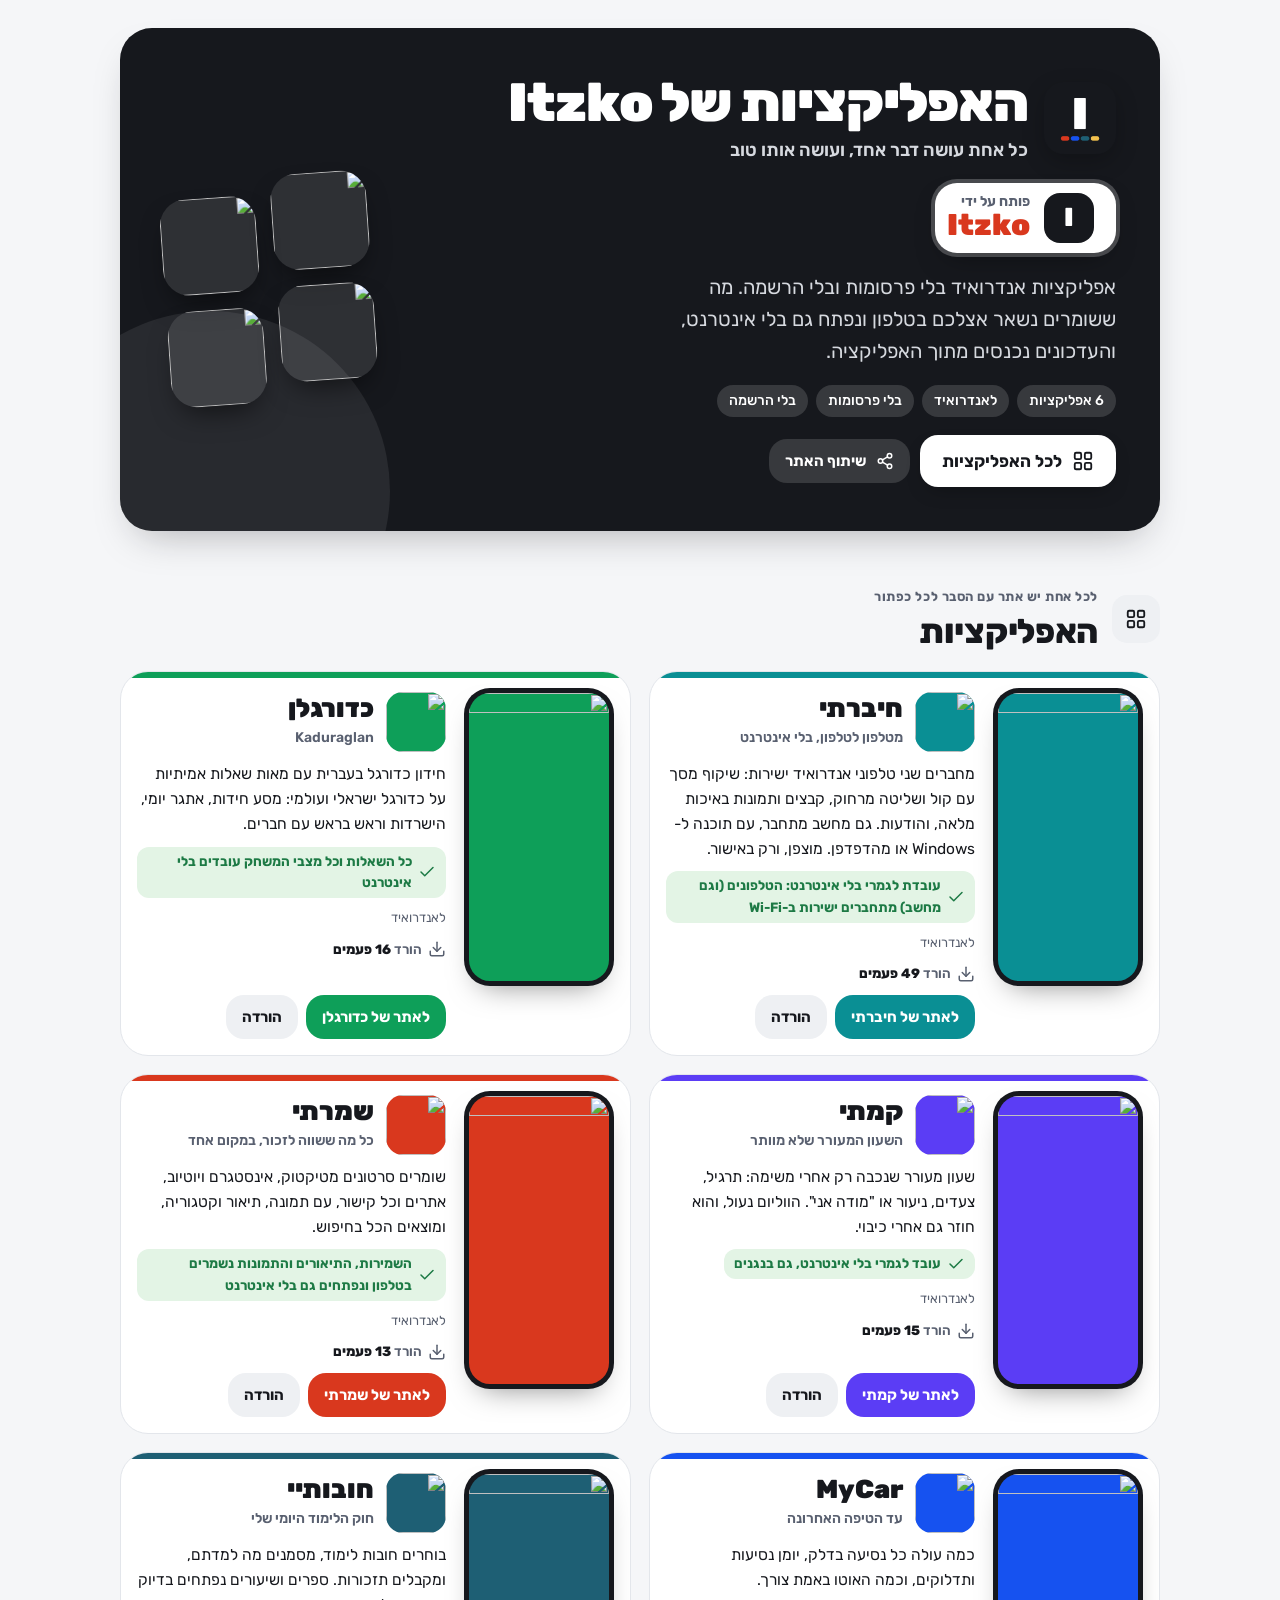
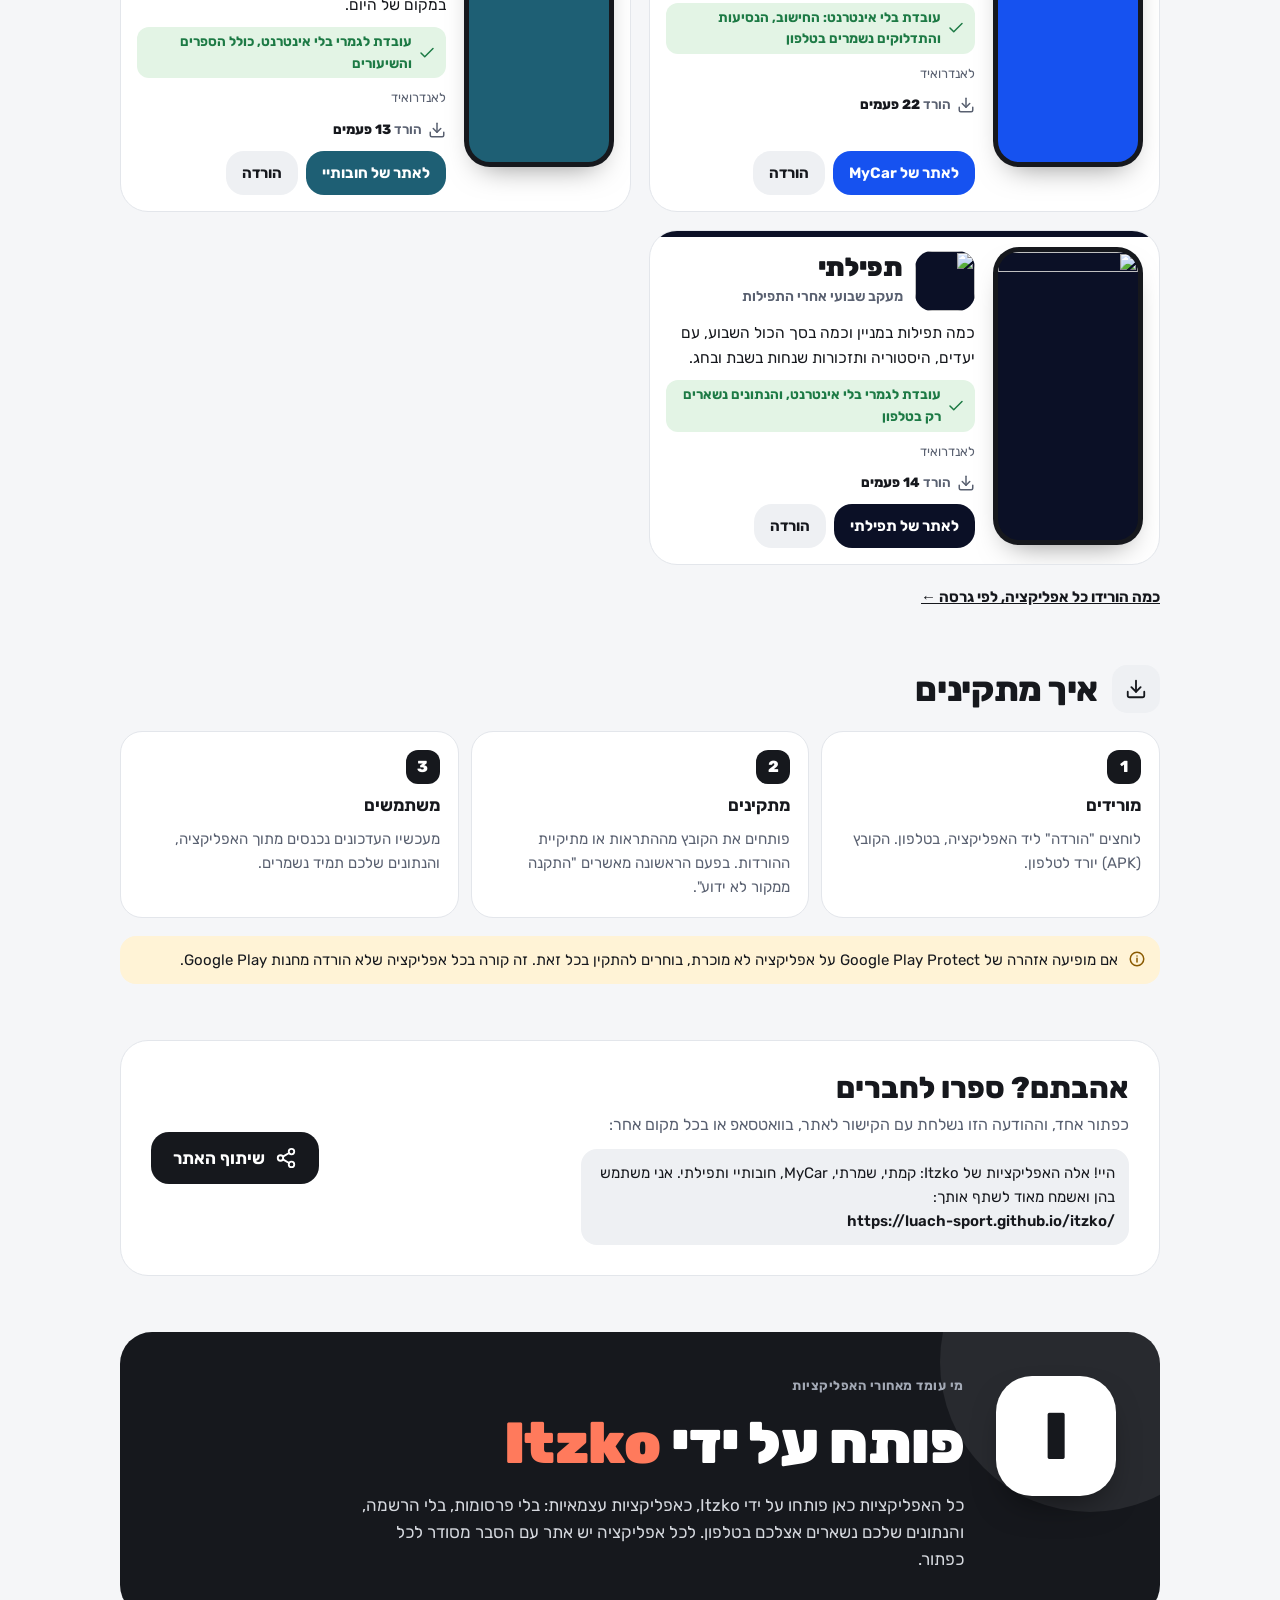
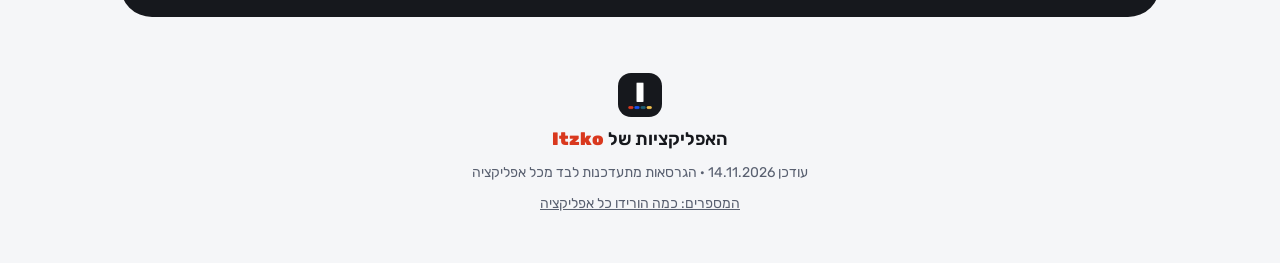
==== commit 6dd933a9: "האתר הראשי של Itzko: עדכון אוטומטי (1fd507a)" ====
--- a/index.html
+++ b/index.html
@@ -85,10 +85,10 @@
       <a class="hub-shot" href="https://luach-sport.github.io/chibarti/" aria-hidden="true" tabindex="-1"><img src="https://luach-sport.github.io/chibarti/shots/home.jpg" alt="" width="720" height="1480" loading="lazy"></a>
       <div class="hub-body">
         <div class="hub-head"><img src="https://luach-sport.github.io/chibarti/icon.png" alt="" width="60" height="60"><div><h2>חיברתי</h2><span class="hub-slogan">מטלפון לטלפון, בלי אינטרנט</span></div></div>
-        <p>מחברים שני טלפוני אנדרואיד ישירות: שיקוף מסך עם קול, קבצים ותמונות באיכות מלאה, והודעות. מוצפן, ורק באישור.</p>
-        <span class="hub-off"><svg class="i sm" viewBox="0 0 24 24" aria-hidden="true"><path d="M20 6 9 17l-5-5"/></svg>עובדת לגמרי בלי אינטרנט: הטלפונים מתחברים ישירות ב-Wi-Fi</span>
+        <p>מחברים שני טלפוני אנדרואיד ישירות: שיקוף מסך עם קול ושליטה מרחוק, קבצים ותמונות באיכות מלאה, והודעות. גם מחשב מתחבר, עם תוכנה ל-Windows או מהדפדפן. מוצפן, ורק באישור.</p>
+        <span class="hub-off"><svg class="i sm" viewBox="0 0 24 24" aria-hidden="true"><path d="M20 6 9 17l-5-5"/></svg>עובדת לגמרי בלי אינטרנט: הטלפונים (וגם מחשב) מתחברים ישירות ב-Wi-Fi</span>
         <span class="hub-ver" data-app-version="chibarti">לאנדרואיד</span>
-        <span class="hub-dl" data-downloads="luach-sport/chibarti"><svg class="i sm" viewBox="0 0 24 24" aria-hidden="true"><path d="M21 15v4a2 2 0 0 1-2 2H5a2 2 0 0 1-2-2v-4"/><path d="m7 10 5 5 5-5"/><path d="M12 15V3"/></svg><span>הורד <b class="n">פעם אחת</b></span></span>
+        <span class="hub-dl" data-downloads="luach-sport/chibarti"><svg class="i sm" viewBox="0 0 24 24" aria-hidden="true"><path d="M21 15v4a2 2 0 0 1-2 2H5a2 2 0 0 1-2-2v-4"/><path d="m7 10 5 5 5-5"/><path d="M12 15V3"/></svg><span>הורד <b class="n">49 פעמים</b></span></span>
         <div class="hub-acts"><a class="btn app" href="https://luach-sport.github.io/chibarti/">לאתר של חיברתי</a><a class="btn plain" href="https://github.com/luach-sport/chibarti/releases/latest/download/chibarti.apk" target="_blank" rel="noopener">הורדה</a></div>
       </div>
     </article>
@@ -99,7 +99,7 @@
         <p>חידון כדורגל בעברית עם מאות שאלות אמיתיות על כדורגל ישראלי ועולמי: מסע חידות, אתגר יומי, הישרדות וראש בראש עם חברים.</p>
         <span class="hub-off"><svg class="i sm" viewBox="0 0 24 24" aria-hidden="true"><path d="M20 6 9 17l-5-5"/></svg>כל השאלות וכל מצבי המשחק עובדים בלי אינטרנט</span>
         <span class="hub-ver" data-app-version="kaduraglan">לאנדרואיד</span>
-        <span class="hub-dl" data-downloads="luach-sport/kaduraglan"><svg class="i sm" viewBox="0 0 24 24" aria-hidden="true"><path d="M21 15v4a2 2 0 0 1-2 2H5a2 2 0 0 1-2-2v-4"/><path d="m7 10 5 5 5-5"/><path d="M12 15V3"/></svg><span>הורד <b class="n">14 פעמים</b></span></span>
+        <span class="hub-dl" data-downloads="luach-sport/kaduraglan"><svg class="i sm" viewBox="0 0 24 24" aria-hidden="true"><path d="M21 15v4a2 2 0 0 1-2 2H5a2 2 0 0 1-2-2v-4"/><path d="m7 10 5 5 5-5"/><path d="M12 15V3"/></svg><span>הורד <b class="n">16 פעמים</b></span></span>
         <div class="hub-acts"><a class="btn app" href="https://luach-sport.github.io/kaduraglan/">לאתר של כדורגלן</a><a class="btn plain" href="https://github.com/luach-sport/kaduraglan/releases/latest/download/kaduraglan.apk" target="_blank" rel="noopener">הורדה</a></div>
       </div>
     </article>
@@ -110,7 +110,7 @@
         <p>שעון מעורר שנכבה רק אחרי משימה: תרגיל, צעדים, ניעור או &quot;מודה אני&quot;. הווליום נעול, והוא חוזר גם אחרי כיבוי.</p>
         <span class="hub-off"><svg class="i sm" viewBox="0 0 24 24" aria-hidden="true"><path d="M20 6 9 17l-5-5"/></svg>עובד לגמרי בלי אינטרנט, גם בנגנים</span>
         <span class="hub-ver" data-app-version="kamti">לאנדרואיד</span>
-        <span class="hub-dl" data-downloads="luach-sport/kamti"><svg class="i sm" viewBox="0 0 24 24" aria-hidden="true"><path d="M21 15v4a2 2 0 0 1-2 2H5a2 2 0 0 1-2-2v-4"/><path d="m7 10 5 5 5-5"/><path d="M12 15V3"/></svg><span>הורד <b class="n">9 פעמים</b></span></span>
+        <span class="hub-dl" data-downloads="luach-sport/kamti"><svg class="i sm" viewBox="0 0 24 24" aria-hidden="true"><path d="M21 15v4a2 2 0 0 1-2 2H5a2 2 0 0 1-2-2v-4"/><path d="m7 10 5 5 5-5"/><path d="M12 15V3"/></svg><span>הורד <b class="n">15 פעמים</b></span></span>
         <div class="hub-acts"><a class="btn app" href="https://luach-sport.github.io/kamti/">לאתר של קמתי</a><a class="btn plain" href="https://github.com/luach-sport/kamti/releases/latest/download/kamti.apk" target="_blank" rel="noopener">הורדה</a></div>
       </div>
     </article>
@@ -203,7 +203,7 @@
   <footer>
     <img src="icon.png" alt="">
     <span class="made">האפליקציות של <b>Itzko</b></span>
-    <span>עודכן 7.11.2026 · הגרסאות מתעדכנות לבד מכל אפליקציה</span>
+    <span>עודכן 14.11.2026 · הגרסאות מתעדכנות לבד מכל אפליקציה</span>
     <span><a href="stats/">המספרים: כמה הורידו כל אפליקציה</a></span>
   </footer>
 </div>
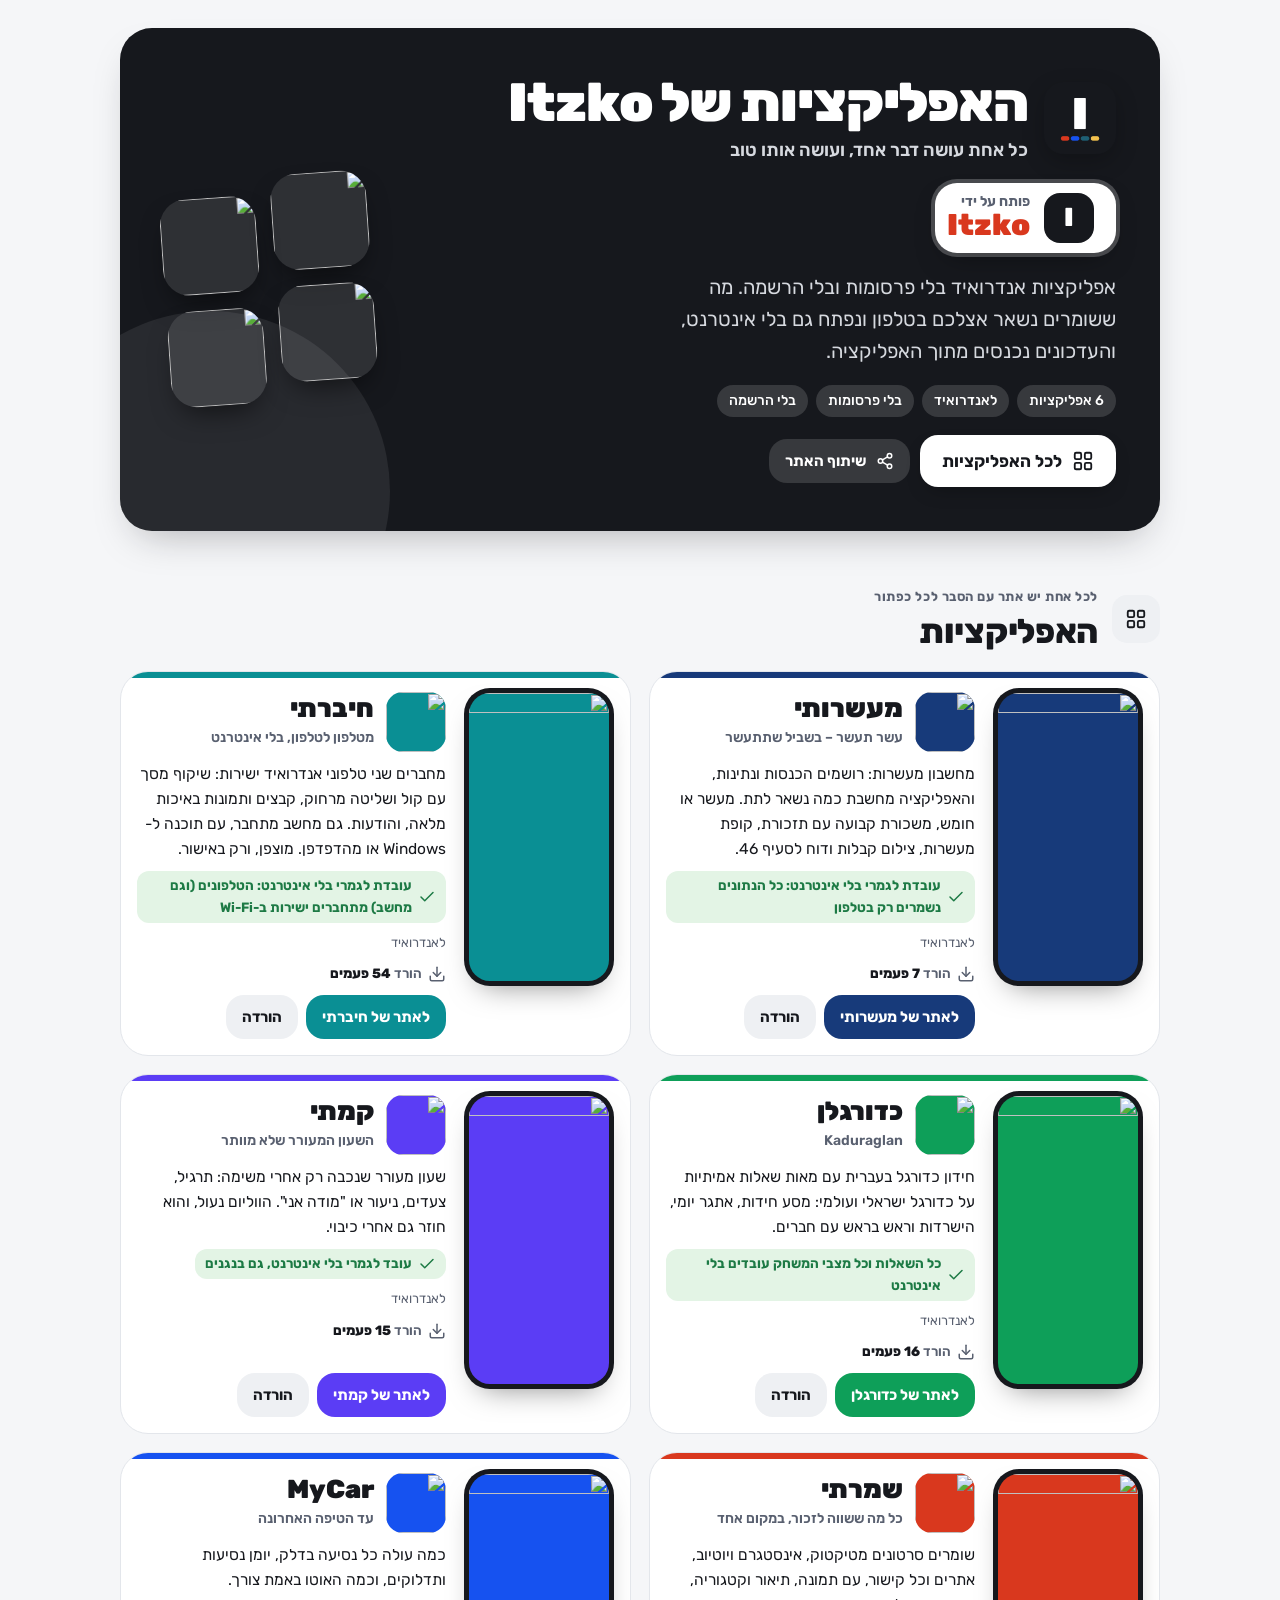
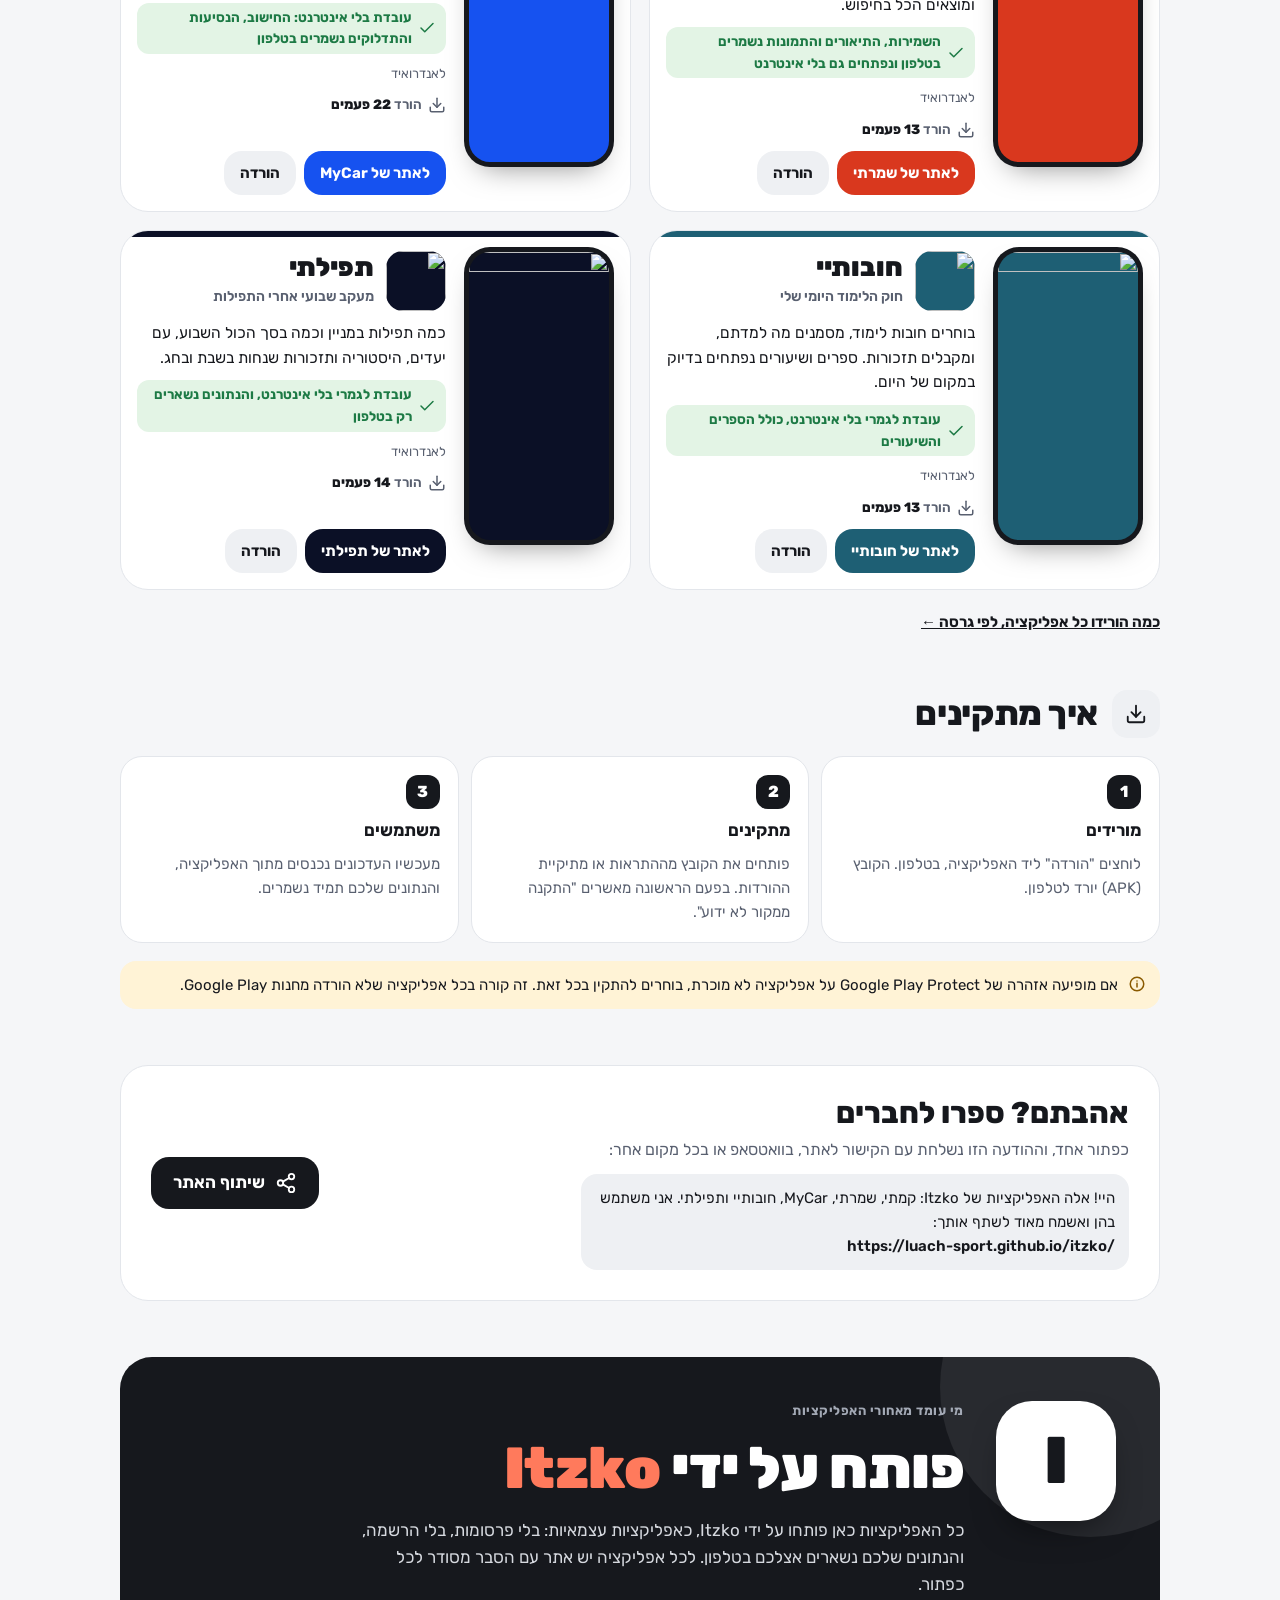
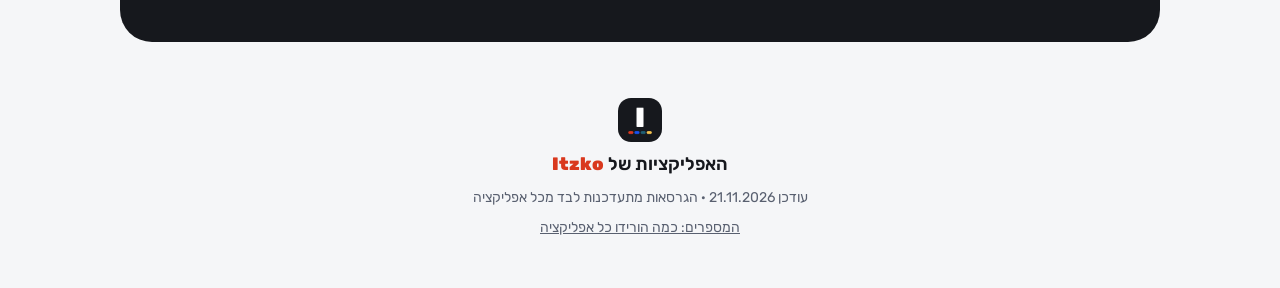
==== commit efb41d02: "האתר הראשי של Itzko: עדכון אוטומטי (2d8efc6)" ====
--- a/index.html
+++ b/index.html
@@ -81,6 +81,17 @@
       <div><span class="eyebrow">לכל אחת יש אתר עם הסבר לכל כפתור</span><h2 id="apps-h">האפליקציות</h2></div>
     </div>
     <div class="hub-grid">
+    <article class="hub-app" style="--app:#173A7A">
+      <a class="hub-shot" href="https://luach-sport.github.io/maasroti/" aria-hidden="true" tabindex="-1"><img src="https://luach-sport.github.io/maasroti/shots/home.jpg" alt="" width="720" height="1480" loading="lazy"></a>
+      <div class="hub-body">
+        <div class="hub-head"><img src="https://luach-sport.github.io/maasroti/icon.png" alt="" width="60" height="60"><div><h2>מעשרותי</h2><span class="hub-slogan">עשר תעשר – בשביל שתתעשר</span></div></div>
+        <p>מחשבון מעשרות: רושמים הכנסות ונתינות, והאפליקציה מחשבת כמה נשאר לתת. מעשר או חומש, משכורת קבועה עם תזכורת, קופת מעשרות, צילום קבלות ודוח לסעיף 46.</p>
+        <span class="hub-off"><svg class="i sm" viewBox="0 0 24 24" aria-hidden="true"><path d="M20 6 9 17l-5-5"/></svg>עובדת לגמרי בלי אינטרנט: כל הנתונים נשמרים רק בטלפון</span>
+        <span class="hub-ver" data-app-version="maasroti">לאנדרואיד</span>
+        <span class="hub-dl" data-downloads="luach-sport/maasroti"><svg class="i sm" viewBox="0 0 24 24" aria-hidden="true"><path d="M21 15v4a2 2 0 0 1-2 2H5a2 2 0 0 1-2-2v-4"/><path d="m7 10 5 5 5-5"/><path d="M12 15V3"/></svg><span>הורד <b class="n">7 פעמים</b></span></span>
+        <div class="hub-acts"><a class="btn app" href="https://luach-sport.github.io/maasroti/">לאתר של מעשרותי</a><a class="btn plain" href="https://github.com/luach-sport/maasroti/releases/latest/download/maasroti.apk" target="_blank" rel="noopener">הורדה</a></div>
+      </div>
+    </article>
     <article class="hub-app" style="--app:#0A8F94">
       <a class="hub-shot" href="https://luach-sport.github.io/chibarti/" aria-hidden="true" tabindex="-1"><img src="https://luach-sport.github.io/chibarti/shots/home.jpg" alt="" width="720" height="1480" loading="lazy"></a>
       <div class="hub-body">
@@ -88,7 +99,7 @@
         <p>מחברים שני טלפוני אנדרואיד ישירות: שיקוף מסך עם קול ושליטה מרחוק, קבצים ותמונות באיכות מלאה, והודעות. גם מחשב מתחבר, עם תוכנה ל-Windows או מהדפדפן. מוצפן, ורק באישור.</p>
         <span class="hub-off"><svg class="i sm" viewBox="0 0 24 24" aria-hidden="true"><path d="M20 6 9 17l-5-5"/></svg>עובדת לגמרי בלי אינטרנט: הטלפונים (וגם מחשב) מתחברים ישירות ב-Wi-Fi</span>
         <span class="hub-ver" data-app-version="chibarti">לאנדרואיד</span>
-        <span class="hub-dl" data-downloads="luach-sport/chibarti"><svg class="i sm" viewBox="0 0 24 24" aria-hidden="true"><path d="M21 15v4a2 2 0 0 1-2 2H5a2 2 0 0 1-2-2v-4"/><path d="m7 10 5 5 5-5"/><path d="M12 15V3"/></svg><span>הורד <b class="n">49 פעמים</b></span></span>
+        <span class="hub-dl" data-downloads="luach-sport/chibarti"><svg class="i sm" viewBox="0 0 24 24" aria-hidden="true"><path d="M21 15v4a2 2 0 0 1-2 2H5a2 2 0 0 1-2-2v-4"/><path d="m7 10 5 5 5-5"/><path d="M12 15V3"/></svg><span>הורד <b class="n">54 פעמים</b></span></span>
         <div class="hub-acts"><a class="btn app" href="https://luach-sport.github.io/chibarti/">לאתר של חיברתי</a><a class="btn plain" href="https://github.com/luach-sport/chibarti/releases/latest/download/chibarti.apk" target="_blank" rel="noopener">הורדה</a></div>
       </div>
     </article>
@@ -203,7 +214,7 @@
   <footer>
     <img src="icon.png" alt="">
     <span class="made">האפליקציות של <b>Itzko</b></span>
-    <span>עודכן 14.11.2026 · הגרסאות מתעדכנות לבד מכל אפליקציה</span>
+    <span>עודכן 21.11.2026 · הגרסאות מתעדכנות לבד מכל אפליקציה</span>
     <span><a href="stats/">המספרים: כמה הורידו כל אפליקציה</a></span>
   </footer>
 </div>
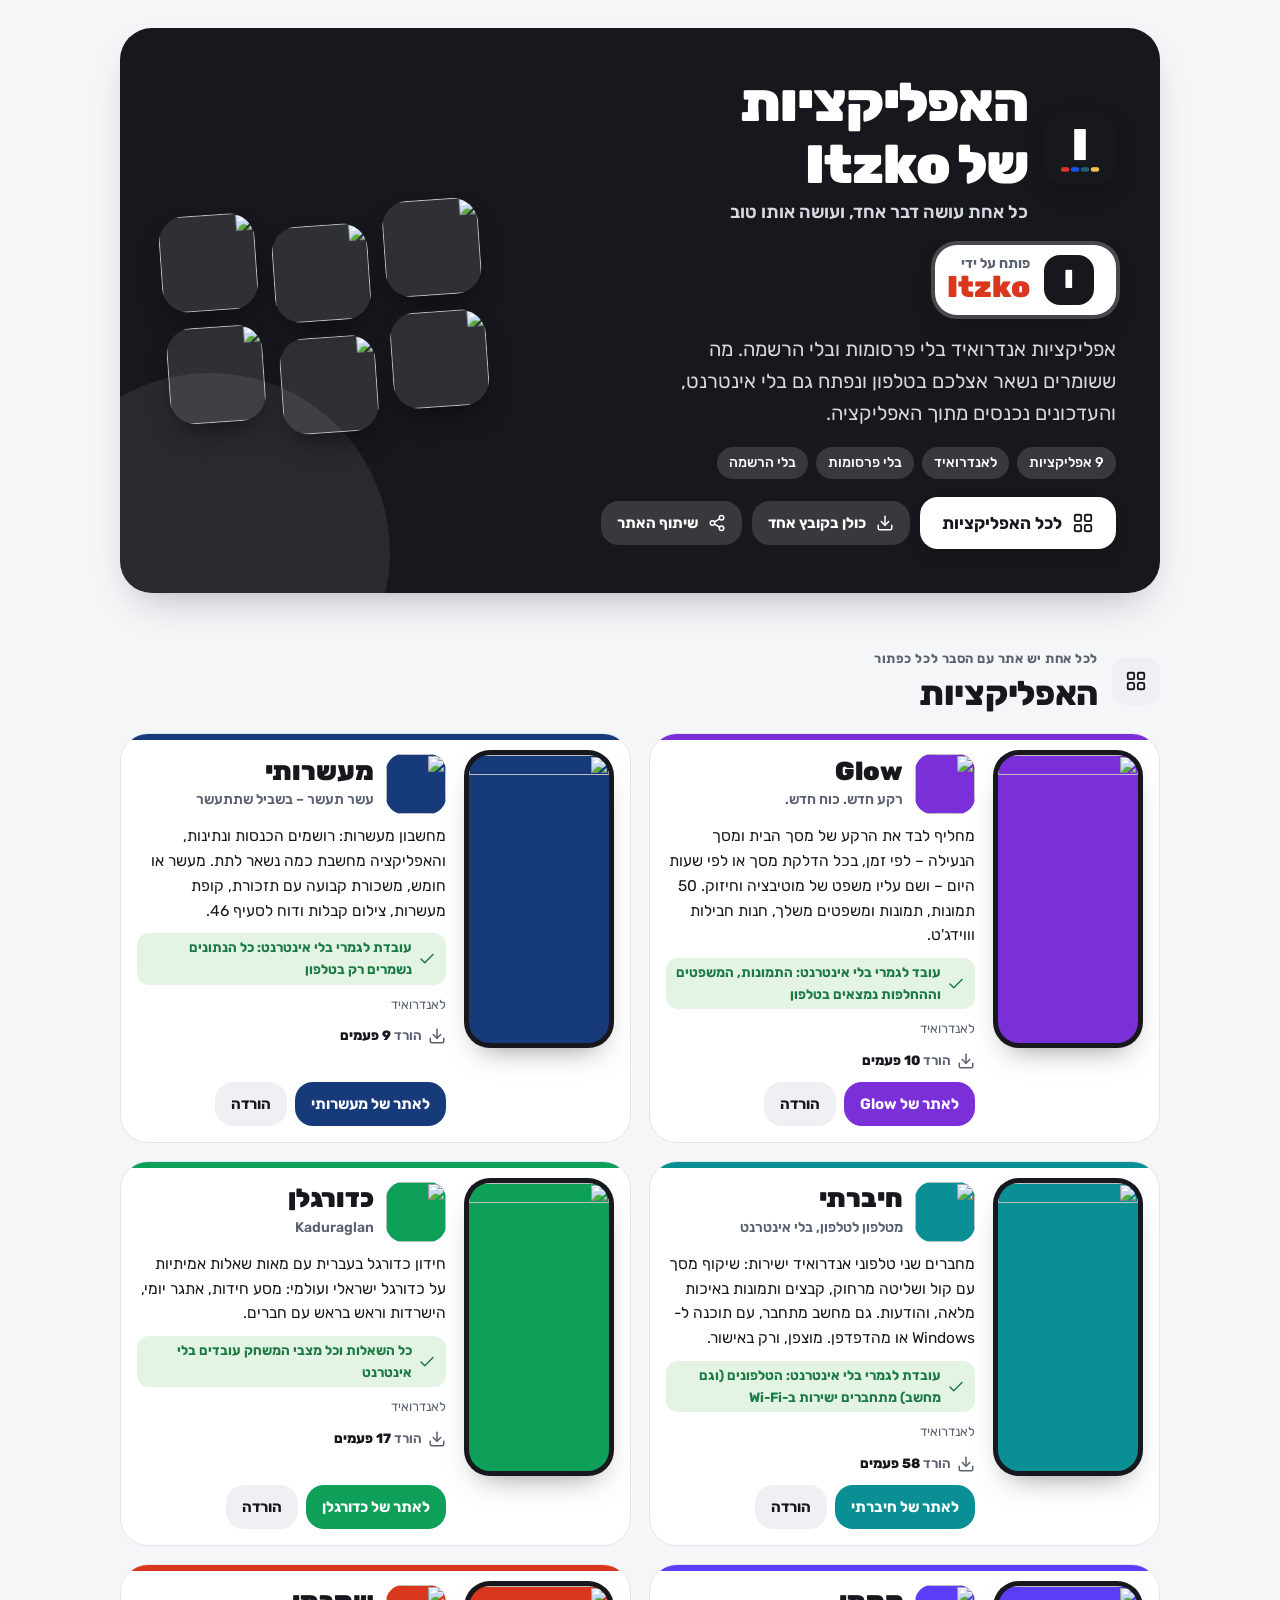
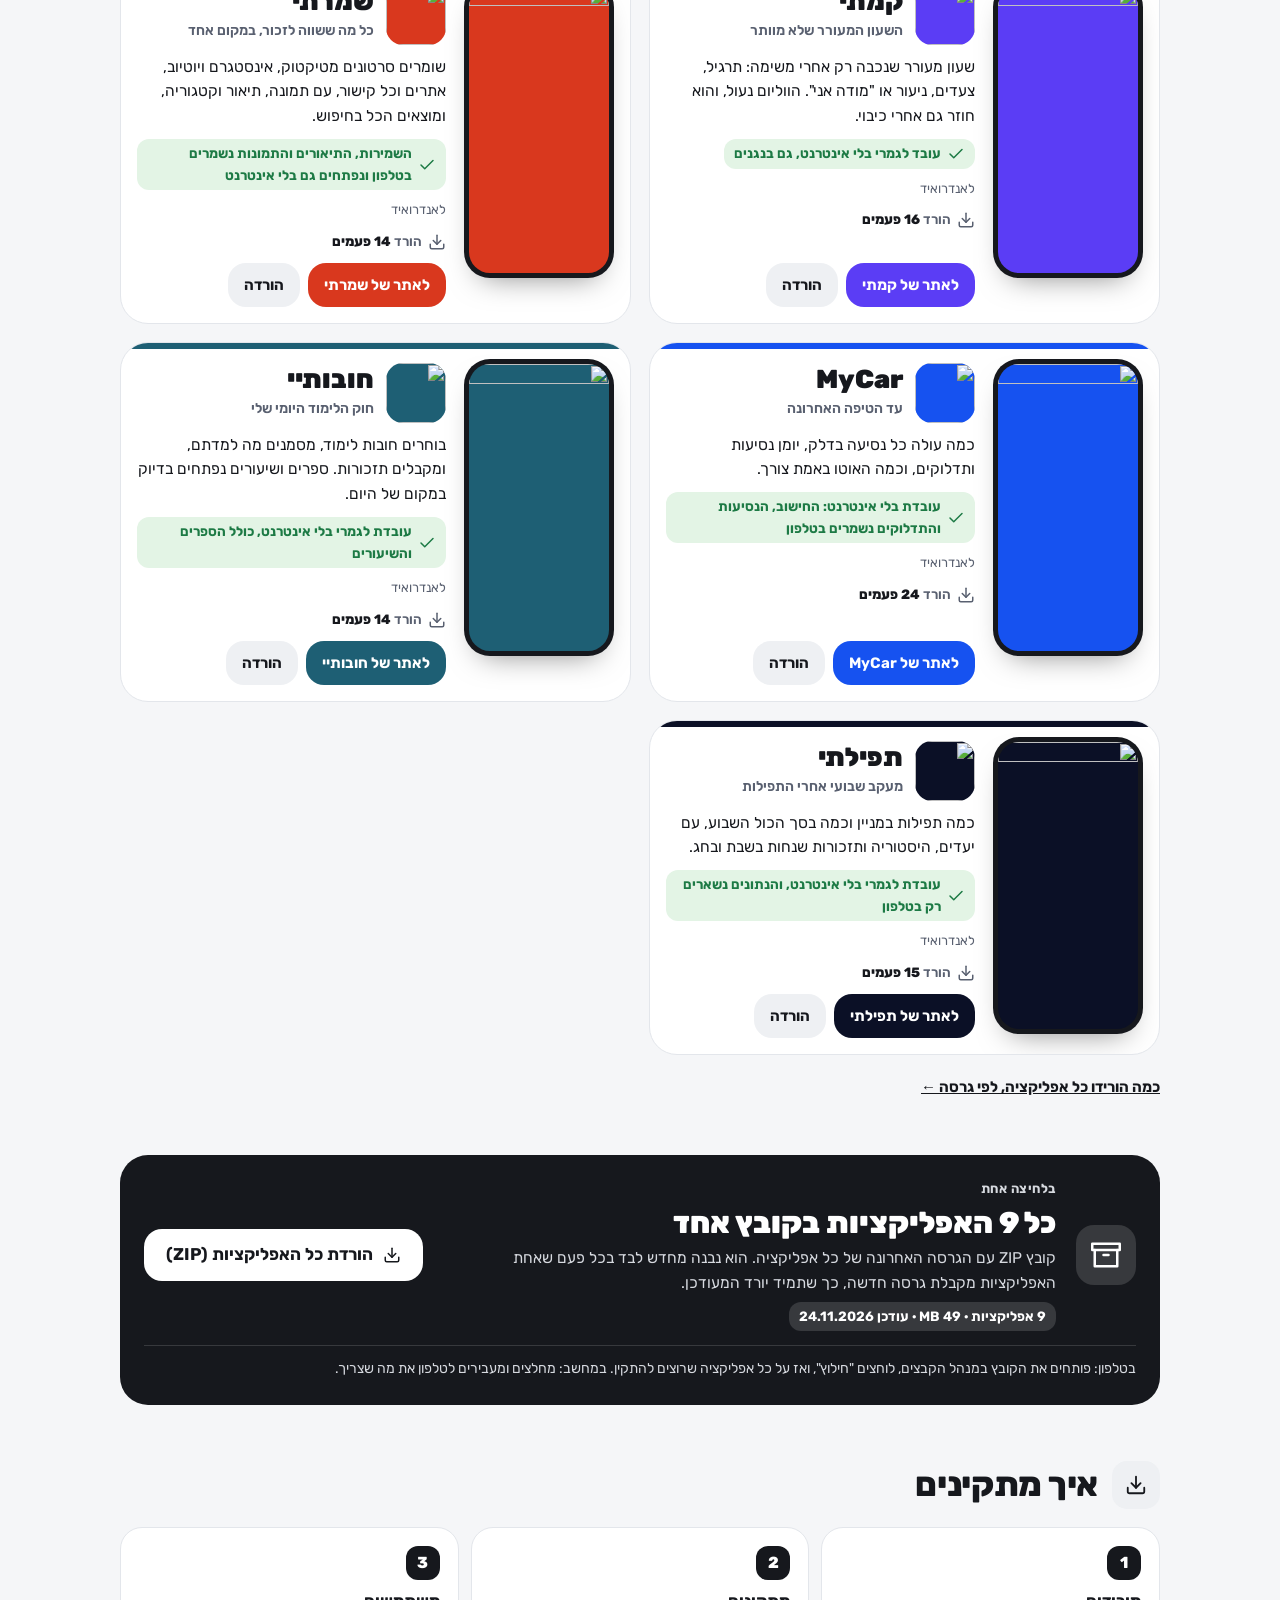
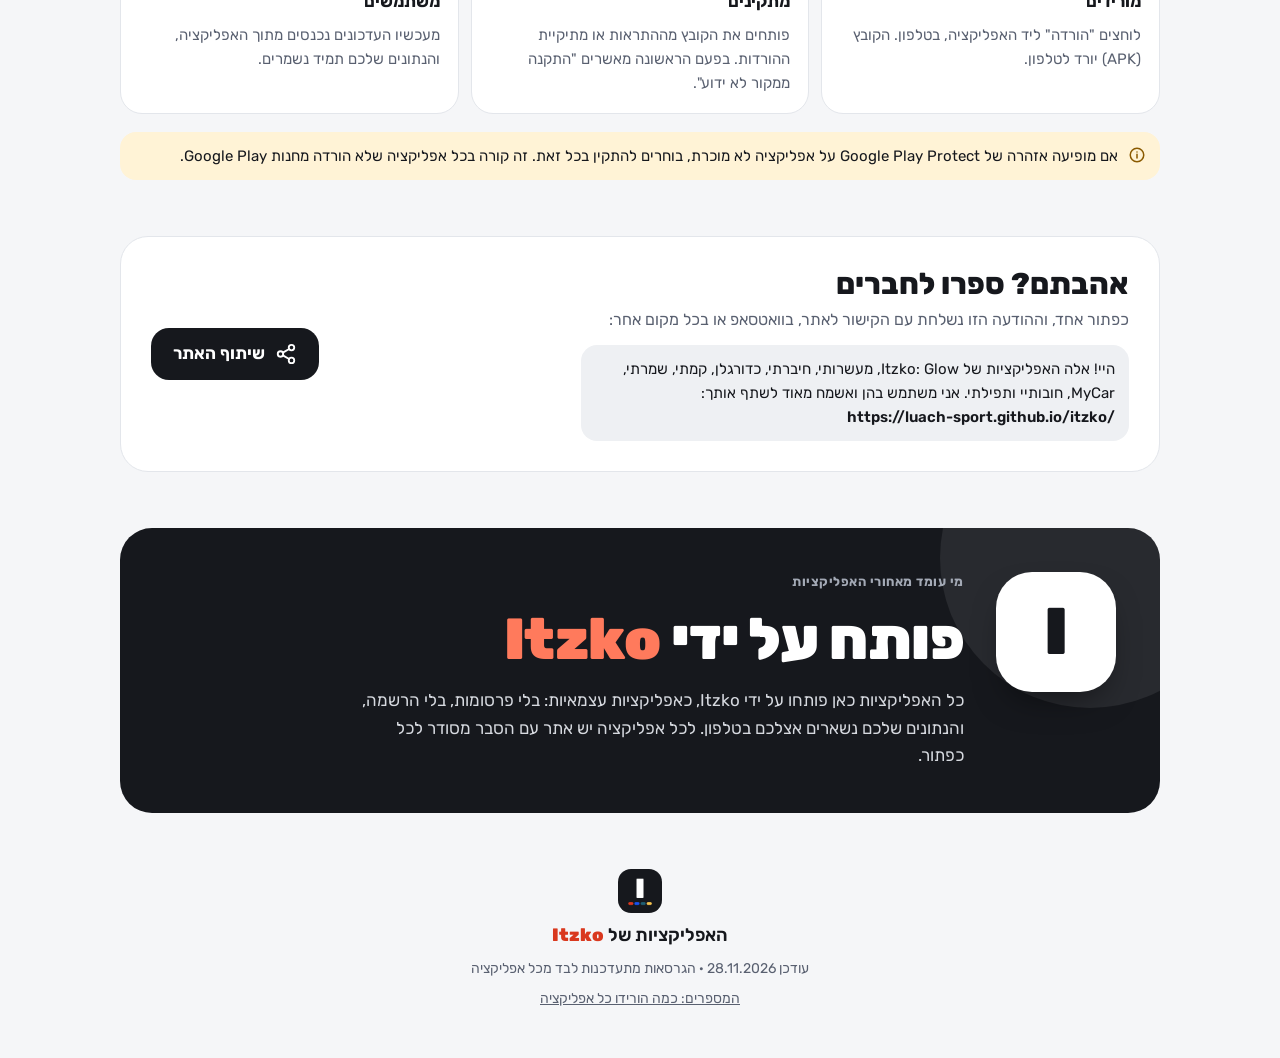
==== commit 41af199c: "האתר הראשי של Itzko: עדכון אוטומטי (7aa6904)" ====
--- a/index.html
+++ b/index.html
@@ -3,13 +3,13 @@
 <head>
 <meta charset="utf-8">
 <meta name="viewport" content="width=device-width, initial-scale=1, viewport-fit=cover">
-<title>האפליקציות של Itzko – קמתי, שמרתי, MyCar, חובותיי ותפילתי</title>
-<meta name="description" content="כל האפליקציות של Itzko במקום אחד: קמתי, שמרתי, MyCar, חובותיי ותפילתי. הורדה לאנדרואיד, מדריך לכל כפתור, בלי פרסומות ובלי הרשמה.">
+<title>האפליקציות של Itzko – 9 אפליקציות לאנדרואיד</title>
+<meta name="description" content="כל האפליקציות של Itzko במקום אחד: Glow, מעשרותי, חיברתי, כדורגלן, קמתי, שמרתי, MyCar, חובותיי ותפילתי. הורדה לאנדרואיד, אחת אחת או כולן בקובץ אחד, מדריך לכל כפתור, בלי פרסומות ובלי הרשמה.">
 <meta name="author" content="Itzko">
 <meta name="theme-color" content="#16181D">
 <meta property="og:type" content="website">
-<meta property="og:title" content="האפליקציות של Itzko – קמתי, שמרתי, MyCar, חובותיי ותפילתי">
-<meta property="og:description" content="כל האפליקציות של Itzko במקום אחד: קמתי, שמרתי, MyCar, חובותיי ותפילתי. הורדה לאנדרואיד, מדריך לכל כפתור, בלי פרסומות ובלי הרשמה.">
+<meta property="og:title" content="האפליקציות של Itzko – 9 אפליקציות לאנדרואיד">
+<meta property="og:description" content="כל האפליקציות של Itzko במקום אחד: Glow, מעשרותי, חיברתי, כדורגלן, קמתי, שמרתי, MyCar, חובותיי ותפילתי. הורדה לאנדרואיד, אחת אחת או כולן בקובץ אחד, מדריך לכל כפתור, בלי פרסומות ובלי הרשמה.">
 <meta property="og:image" content="https://luach-sport.github.io/itzko/og.jpg">
 <meta property="og:url" content="https://luach-sport.github.io/itzko/">
 <meta property="og:locale" content="he_IL">
@@ -28,7 +28,7 @@
 <link rel="stylesheet" href="kit/css/credit.css">
 <link rel="stylesheet" href="css/hub.css">
 <link rel="stylesheet" href="kit/css/responsive.css">
-<script>window.ITZKO = {"id":"itzko","title":"האפליקציות של Itzko – קמתי, שמרתי, MyCar, חובותיי ותפילתי","url":"https://luach-sport.github.io/itzko/","shareText":"היי! אלה האפליקציות של Itzko: קמתי, שמרתי, MyCar, חובותיי ותפילתי. אני משתמש בהן ואשמח מאוד לשתף אותך:"};</script>
+<script>window.ITZKO = {"id":"itzko","title":"האפליקציות של Itzko – 9 אפליקציות לאנדרואיד","url":"https://luach-sport.github.io/itzko/","shareText":"היי! אלה האפליקציות של Itzko: Glow, מעשרותי, חיברתי, כדורגלן, קמתי, שמרתי, MyCar, חובותיי ותפילתי. אני משתמש בהן ואשמח מאוד לשתף אותך:"};</script>
 </head>
 <body>
 
@@ -48,7 +48,7 @@
       </a>
       <p class="lead">אפליקציות אנדרואיד בלי פרסומות ובלי הרשמה. מה ששומרים נשאר אצלכם בטלפון ונפתח גם בלי אינטרנט, והעדכונים נכנסים מתוך האפליקציה.</p>
       <div class="facts">
-        <span class="fact">6 אפליקציות</span>
+        <span class="fact">9 אפליקציות</span>
         <span class="fact">לאנדרואיד</span>
         <span class="fact">בלי פרסומות</span>
         <span class="fact">בלי הרשמה</span>
@@ -57,6 +57,10 @@
         <a class="btn light" href="#apps">
           <svg class="i" viewBox="0 0 24 24" aria-hidden="true"><rect x="3" y="3" width="7" height="7" rx="1.5"/><rect x="14" y="3" width="7" height="7" rx="1.5"/><rect x="3" y="14" width="7" height="7" rx="1.5"/><rect x="14" y="14" width="7" height="7" rx="1.5"/></svg>
           לכל האפליקציות
+        </a>
+        <a class="btn ghost" href="#all-apps">
+          <svg class="i sm" viewBox="0 0 24 24" aria-hidden="true"><path d="M21 15v4a2 2 0 0 1-2 2H5a2 2 0 0 1-2-2v-4"/><path d="m7 10 5 5 5-5"/><path d="M12 15V3"/></svg>
+          כולן בקובץ אחד
         </a>
         <div class="share-wrap">
           <button type="button" class="btn ghost" data-share>
@@ -67,10 +71,12 @@
       </div>
     </div>
     <div class="hub-icons" aria-hidden="true">
+      <img src="https://luach-sport.github.io/glow/icon.png" alt="" width="96" height="96">
+      <img src="https://luach-sport.github.io/maasroti/icon.png" alt="" width="96" height="96">
+      <img src="https://luach-sport.github.io/chibarti/icon.png" alt="" width="96" height="96">
+      <img src="https://luach-sport.github.io/kaduraglan/icon.png" alt="" width="96" height="96">
+      <img src="https://luach-sport.github.io/kamti/icon.png" alt="" width="96" height="96">
       <img src="https://luach-sport.github.io/shamarti/icon.png" alt="" width="96" height="96">
-      <img src="https://luach-sport.github.io/mycar/icon.png" alt="" width="96" height="96">
-      <img src="https://luach-sport.github.io/chovotai/icon.png" alt="" width="96" height="96">
-      <img src="https://luach-sport.github.io/tfilati/icon.png" alt="" width="96" height="96">
     </div>
   </header>
 
@@ -81,6 +87,17 @@
       <div><span class="eyebrow">לכל אחת יש אתר עם הסבר לכל כפתור</span><h2 id="apps-h">האפליקציות</h2></div>
     </div>
     <div class="hub-grid">
+    <article class="hub-app" style="--app:#7A2FD8">
+      <a class="hub-shot" href="https://luach-sport.github.io/glow/" aria-hidden="true" tabindex="-1"><img src="https://luach-sport.github.io/glow/shots/home.jpg" alt="" width="720" height="1480" loading="lazy"></a>
+      <div class="hub-body">
+        <div class="hub-head"><img src="https://luach-sport.github.io/glow/icon.png" alt="" width="60" height="60"><div><h2>Glow</h2><span class="hub-slogan">רקע חדש. כוח חדש.</span></div></div>
+        <p>מחליף לבד את הרקע של מסך הבית ומסך הנעילה – לפי זמן, בכל הדלקת מסך או לפי שעות היום – ושם עליו משפט של מוטיבציה וחיזוק. 50 תמונות, תמונות ומשפטים משלך, חנות חבילות וווידג&#39;ט.</p>
+        <span class="hub-off"><svg class="i sm" viewBox="0 0 24 24" aria-hidden="true"><path d="M20 6 9 17l-5-5"/></svg>עובד לגמרי בלי אינטרנט: התמונות, המשפטים וההחלפות נמצאים בטלפון</span>
+        <span class="hub-ver" data-app-version="glow">לאנדרואיד</span>
+        <span class="hub-dl" data-downloads="luach-sport/glow"><svg class="i sm" viewBox="0 0 24 24" aria-hidden="true"><path d="M21 15v4a2 2 0 0 1-2 2H5a2 2 0 0 1-2-2v-4"/><path d="m7 10 5 5 5-5"/><path d="M12 15V3"/></svg><span>הורד <b class="n">10 פעמים</b></span></span>
+        <div class="hub-acts"><a class="btn app" href="https://luach-sport.github.io/glow/">לאתר של Glow</a><a class="btn plain" href="https://github.com/luach-sport/glow/releases/latest/download/glow.apk" target="_blank" rel="noopener">הורדה</a></div>
+      </div>
+    </article>
     <article class="hub-app" style="--app:#173A7A">
       <a class="hub-shot" href="https://luach-sport.github.io/maasroti/" aria-hidden="true" tabindex="-1"><img src="https://luach-sport.github.io/maasroti/shots/home.jpg" alt="" width="720" height="1480" loading="lazy"></a>
       <div class="hub-body">
@@ -88,7 +105,7 @@
         <p>מחשבון מעשרות: רושמים הכנסות ונתינות, והאפליקציה מחשבת כמה נשאר לתת. מעשר או חומש, משכורת קבועה עם תזכורת, קופת מעשרות, צילום קבלות ודוח לסעיף 46.</p>
         <span class="hub-off"><svg class="i sm" viewBox="0 0 24 24" aria-hidden="true"><path d="M20 6 9 17l-5-5"/></svg>עובדת לגמרי בלי אינטרנט: כל הנתונים נשמרים רק בטלפון</span>
         <span class="hub-ver" data-app-version="maasroti">לאנדרואיד</span>
-        <span class="hub-dl" data-downloads="luach-sport/maasroti"><svg class="i sm" viewBox="0 0 24 24" aria-hidden="true"><path d="M21 15v4a2 2 0 0 1-2 2H5a2 2 0 0 1-2-2v-4"/><path d="m7 10 5 5 5-5"/><path d="M12 15V3"/></svg><span>הורד <b class="n">7 פעמים</b></span></span>
+        <span class="hub-dl" data-downloads="luach-sport/maasroti"><svg class="i sm" viewBox="0 0 24 24" aria-hidden="true"><path d="M21 15v4a2 2 0 0 1-2 2H5a2 2 0 0 1-2-2v-4"/><path d="m7 10 5 5 5-5"/><path d="M12 15V3"/></svg><span>הורד <b class="n">9 פעמים</b></span></span>
         <div class="hub-acts"><a class="btn app" href="https://luach-sport.github.io/maasroti/">לאתר של מעשרותי</a><a class="btn plain" href="https://github.com/luach-sport/maasroti/releases/latest/download/maasroti.apk" target="_blank" rel="noopener">הורדה</a></div>
       </div>
     </article>
@@ -99,7 +116,7 @@
         <p>מחברים שני טלפוני אנדרואיד ישירות: שיקוף מסך עם קול ושליטה מרחוק, קבצים ותמונות באיכות מלאה, והודעות. גם מחשב מתחבר, עם תוכנה ל-Windows או מהדפדפן. מוצפן, ורק באישור.</p>
         <span class="hub-off"><svg class="i sm" viewBox="0 0 24 24" aria-hidden="true"><path d="M20 6 9 17l-5-5"/></svg>עובדת לגמרי בלי אינטרנט: הטלפונים (וגם מחשב) מתחברים ישירות ב-Wi-Fi</span>
         <span class="hub-ver" data-app-version="chibarti">לאנדרואיד</span>
-        <span class="hub-dl" data-downloads="luach-sport/chibarti"><svg class="i sm" viewBox="0 0 24 24" aria-hidden="true"><path d="M21 15v4a2 2 0 0 1-2 2H5a2 2 0 0 1-2-2v-4"/><path d="m7 10 5 5 5-5"/><path d="M12 15V3"/></svg><span>הורד <b class="n">54 פעמים</b></span></span>
+        <span class="hub-dl" data-downloads="luach-sport/chibarti"><svg class="i sm" viewBox="0 0 24 24" aria-hidden="true"><path d="M21 15v4a2 2 0 0 1-2 2H5a2 2 0 0 1-2-2v-4"/><path d="m7 10 5 5 5-5"/><path d="M12 15V3"/></svg><span>הורד <b class="n">58 פעמים</b></span></span>
         <div class="hub-acts"><a class="btn app" href="https://luach-sport.github.io/chibarti/">לאתר של חיברתי</a><a class="btn plain" href="https://github.com/luach-sport/chibarti/releases/latest/download/chibarti.apk" target="_blank" rel="noopener">הורדה</a></div>
       </div>
     </article>
@@ -110,7 +127,7 @@
         <p>חידון כדורגל בעברית עם מאות שאלות אמיתיות על כדורגל ישראלי ועולמי: מסע חידות, אתגר יומי, הישרדות וראש בראש עם חברים.</p>
         <span class="hub-off"><svg class="i sm" viewBox="0 0 24 24" aria-hidden="true"><path d="M20 6 9 17l-5-5"/></svg>כל השאלות וכל מצבי המשחק עובדים בלי אינטרנט</span>
         <span class="hub-ver" data-app-version="kaduraglan">לאנדרואיד</span>
-        <span class="hub-dl" data-downloads="luach-sport/kaduraglan"><svg class="i sm" viewBox="0 0 24 24" aria-hidden="true"><path d="M21 15v4a2 2 0 0 1-2 2H5a2 2 0 0 1-2-2v-4"/><path d="m7 10 5 5 5-5"/><path d="M12 15V3"/></svg><span>הורד <b class="n">16 פעמים</b></span></span>
+        <span class="hub-dl" data-downloads="luach-sport/kaduraglan"><svg class="i sm" viewBox="0 0 24 24" aria-hidden="true"><path d="M21 15v4a2 2 0 0 1-2 2H5a2 2 0 0 1-2-2v-4"/><path d="m7 10 5 5 5-5"/><path d="M12 15V3"/></svg><span>הורד <b class="n">17 פעמים</b></span></span>
         <div class="hub-acts"><a class="btn app" href="https://luach-sport.github.io/kaduraglan/">לאתר של כדורגלן</a><a class="btn plain" href="https://github.com/luach-sport/kaduraglan/releases/latest/download/kaduraglan.apk" target="_blank" rel="noopener">הורדה</a></div>
       </div>
     </article>
@@ -121,7 +138,7 @@
         <p>שעון מעורר שנכבה רק אחרי משימה: תרגיל, צעדים, ניעור או &quot;מודה אני&quot;. הווליום נעול, והוא חוזר גם אחרי כיבוי.</p>
         <span class="hub-off"><svg class="i sm" viewBox="0 0 24 24" aria-hidden="true"><path d="M20 6 9 17l-5-5"/></svg>עובד לגמרי בלי אינטרנט, גם בנגנים</span>
         <span class="hub-ver" data-app-version="kamti">לאנדרואיד</span>
-        <span class="hub-dl" data-downloads="luach-sport/kamti"><svg class="i sm" viewBox="0 0 24 24" aria-hidden="true"><path d="M21 15v4a2 2 0 0 1-2 2H5a2 2 0 0 1-2-2v-4"/><path d="m7 10 5 5 5-5"/><path d="M12 15V3"/></svg><span>הורד <b class="n">15 פעמים</b></span></span>
+        <span class="hub-dl" data-downloads="luach-sport/kamti"><svg class="i sm" viewBox="0 0 24 24" aria-hidden="true"><path d="M21 15v4a2 2 0 0 1-2 2H5a2 2 0 0 1-2-2v-4"/><path d="m7 10 5 5 5-5"/><path d="M12 15V3"/></svg><span>הורד <b class="n">16 פעמים</b></span></span>
         <div class="hub-acts"><a class="btn app" href="https://luach-sport.github.io/kamti/">לאתר של קמתי</a><a class="btn plain" href="https://github.com/luach-sport/kamti/releases/latest/download/kamti.apk" target="_blank" rel="noopener">הורדה</a></div>
       </div>
     </article>
@@ -132,7 +149,7 @@
         <p>שומרים סרטונים מטיקטוק, אינסטגרם ויוטיוב, אתרים וכל קישור, עם תמונה, תיאור וקטגוריה, ומוצאים הכל בחיפוש.</p>
         <span class="hub-off"><svg class="i sm" viewBox="0 0 24 24" aria-hidden="true"><path d="M20 6 9 17l-5-5"/></svg>השמירות, התיאורים והתמונות נשמרים בטלפון ונפתחים גם בלי אינטרנט</span>
         <span class="hub-ver" data-app-version="shamarti">לאנדרואיד</span>
-        <span class="hub-dl" data-downloads="luach-sport/shamarti"><svg class="i sm" viewBox="0 0 24 24" aria-hidden="true"><path d="M21 15v4a2 2 0 0 1-2 2H5a2 2 0 0 1-2-2v-4"/><path d="m7 10 5 5 5-5"/><path d="M12 15V3"/></svg><span>הורד <b class="n">13 פעמים</b></span></span>
+        <span class="hub-dl" data-downloads="luach-sport/shamarti"><svg class="i sm" viewBox="0 0 24 24" aria-hidden="true"><path d="M21 15v4a2 2 0 0 1-2 2H5a2 2 0 0 1-2-2v-4"/><path d="m7 10 5 5 5-5"/><path d="M12 15V3"/></svg><span>הורד <b class="n">14 פעמים</b></span></span>
         <div class="hub-acts"><a class="btn app" href="https://luach-sport.github.io/shamarti/">לאתר של שמרתי</a><a class="btn plain" href="https://github.com/luach-sport/shamarti/releases/latest/download/shamarti.apk" target="_blank" rel="noopener">הורדה</a></div>
       </div>
     </article>
@@ -143,7 +160,7 @@
         <p>כמה עולה כל נסיעה בדלק, יומן נסיעות ותדלוקים, וכמה האוטו באמת צורך.</p>
         <span class="hub-off"><svg class="i sm" viewBox="0 0 24 24" aria-hidden="true"><path d="M20 6 9 17l-5-5"/></svg>עובדת בלי אינטרנט: החישוב, הנסיעות והתדלוקים נשמרים בטלפון</span>
         <span class="hub-ver" data-app-version="mycar">לאנדרואיד</span>
-        <span class="hub-dl" data-downloads="luach-sport/mycar"><svg class="i sm" viewBox="0 0 24 24" aria-hidden="true"><path d="M21 15v4a2 2 0 0 1-2 2H5a2 2 0 0 1-2-2v-4"/><path d="m7 10 5 5 5-5"/><path d="M12 15V3"/></svg><span>הורד <b class="n">22 פעמים</b></span></span>
+        <span class="hub-dl" data-downloads="luach-sport/mycar"><svg class="i sm" viewBox="0 0 24 24" aria-hidden="true"><path d="M21 15v4a2 2 0 0 1-2 2H5a2 2 0 0 1-2-2v-4"/><path d="m7 10 5 5 5-5"/><path d="M12 15V3"/></svg><span>הורד <b class="n">24 פעמים</b></span></span>
         <div class="hub-acts"><a class="btn app" href="https://luach-sport.github.io/mycar/">לאתר של MyCar</a><a class="btn plain" href="https://github.com/luach-sport/mycar/releases/latest/download/mycar.apk" target="_blank" rel="noopener">הורדה</a></div>
       </div>
     </article>
@@ -154,7 +171,7 @@
         <p>בוחרים חובות לימוד, מסמנים מה למדתם, ומקבלים תזכורות. ספרים ושיעורים נפתחים בדיוק במקום של היום.</p>
         <span class="hub-off"><svg class="i sm" viewBox="0 0 24 24" aria-hidden="true"><path d="M20 6 9 17l-5-5"/></svg>עובדת לגמרי בלי אינטרנט, כולל הספרים והשיעורים</span>
         <span class="hub-ver" data-app-version="chovotai">לאנדרואיד</span>
-        <span class="hub-dl" data-downloads="luach-sport/chovotai"><svg class="i sm" viewBox="0 0 24 24" aria-hidden="true"><path d="M21 15v4a2 2 0 0 1-2 2H5a2 2 0 0 1-2-2v-4"/><path d="m7 10 5 5 5-5"/><path d="M12 15V3"/></svg><span>הורד <b class="n">13 פעמים</b></span></span>
+        <span class="hub-dl" data-downloads="luach-sport/chovotai"><svg class="i sm" viewBox="0 0 24 24" aria-hidden="true"><path d="M21 15v4a2 2 0 0 1-2 2H5a2 2 0 0 1-2-2v-4"/><path d="m7 10 5 5 5-5"/><path d="M12 15V3"/></svg><span>הורד <b class="n">14 פעמים</b></span></span>
         <div class="hub-acts"><a class="btn app" href="https://luach-sport.github.io/chovotai/">לאתר של חובותיי</a><a class="btn plain" href="https://github.com/luach-sport/chovotai/releases/latest/download/chovotai.apk" target="_blank" rel="noopener">הורדה</a></div>
       </div>
     </article>
@@ -165,12 +182,28 @@
         <p>כמה תפילות במניין וכמה בסך הכול השבוע, עם יעדים, היסטוריה ותזכורות שנחות בשבת ובחג.</p>
         <span class="hub-off"><svg class="i sm" viewBox="0 0 24 24" aria-hidden="true"><path d="M20 6 9 17l-5-5"/></svg>עובדת לגמרי בלי אינטרנט, והנתונים נשארים רק בטלפון</span>
         <span class="hub-ver" data-app-version="tfilati">לאנדרואיד</span>
-        <span class="hub-dl" data-downloads="luach-sport/tfilati"><svg class="i sm" viewBox="0 0 24 24" aria-hidden="true"><path d="M21 15v4a2 2 0 0 1-2 2H5a2 2 0 0 1-2-2v-4"/><path d="m7 10 5 5 5-5"/><path d="M12 15V3"/></svg><span>הורד <b class="n">14 פעמים</b></span></span>
+        <span class="hub-dl" data-downloads="luach-sport/tfilati"><svg class="i sm" viewBox="0 0 24 24" aria-hidden="true"><path d="M21 15v4a2 2 0 0 1-2 2H5a2 2 0 0 1-2-2v-4"/><path d="m7 10 5 5 5-5"/><path d="M12 15V3"/></svg><span>הורד <b class="n">15 פעמים</b></span></span>
         <div class="hub-acts"><a class="btn app" href="https://luach-sport.github.io/tfilati/">לאתר של תפילתי</a><a class="btn plain" href="https://github.com/luach-sport/tfilati/releases/latest/download/tfilati.apk" target="_blank" rel="noopener">הורדה</a></div>
       </div>
     </article>
     </div>
     <a class="all-stats" href="stats/">כמה הורידו כל אפליקציה, לפי גרסה ←</a>
+  </section>
+
+  <!-- All the apps in one ZIP (built by .github/workflows/all-apps.yml, always the latest versions) -->
+  <section class="all-zip" id="all-apps" aria-labelledby="zip-h">
+    <span class="zip-tile" aria-hidden="true"><svg class="i" viewBox="0 0 24 24"><path d="M21 8v13H3V8"/><path d="M1 3h22v5H1z"/><path d="M10 12h4"/></svg></span>
+    <div class="zip-copy">
+      <span class="eyebrow">בלחיצה אחת</span>
+      <h2 id="zip-h">כל 9 האפליקציות בקובץ אחד</h2>
+      <p>קובץ ZIP עם הגרסה האחרונה של כל אפליקציה. הוא נבנה מחדש לבד בכל פעם שאחת האפליקציות מקבלת גרסה חדשה, כך שתמיד יורד המעודכן.</p>
+      <span class="zip-meta" data-zip-meta>9 אפליקציות · 49 MB · עודכן 24.11.2026</span>
+    </div>
+    <a class="btn zip-btn" href="https://github.com/luach-sport/itzko/releases/download/all-apps/itzko-apps.zip">
+      <svg class="i sm" viewBox="0 0 24 24" aria-hidden="true"><path d="M21 15v4a2 2 0 0 1-2 2H5a2 2 0 0 1-2-2v-4"/><path d="m7 10 5 5 5-5"/><path d="M12 15V3"/></svg>
+      הורדת כל האפליקציות (ZIP)
+    </a>
+    <p class="zip-tip">בטלפון: פותחים את הקובץ במנהל הקבצים, לוחצים "חילוץ", ואז על כל אפליקציה שרוצים להתקין. במחשב: מחלצים ומעבירים לטלפון את מה שצריך.</p>
   </section>
 
   <section class="install" id="install" aria-labelledby="install-h">
@@ -191,7 +224,7 @@
     <div>
       <h2 id="share-h">אהבתם? ספרו לחברים</h2>
       <p>כפתור אחד, וההודעה הזו נשלחת עם הקישור לאתר, בוואטסאפ או בכל מקום אחר:</p>
-      <p class="quote">היי! אלה האפליקציות של Itzko: קמתי, שמרתי, MyCar, חובותיי ותפילתי. אני משתמש בהן ואשמח מאוד לשתף אותך:<br><span class="ltr url">https://luach-sport.github.io/itzko/</span></p>
+      <p class="quote">היי! אלה האפליקציות של Itzko: Glow, מעשרותי, חיברתי, כדורגלן, קמתי, שמרתי, MyCar, חובותיי ותפילתי. אני משתמש בהן ואשמח מאוד לשתף אותך:<br><span class="ltr url">https://luach-sport.github.io/itzko/</span></p>
     </div>
     <div class="share-wrap">
       <button type="button" class="btn share" data-share>
@@ -214,7 +247,7 @@
   <footer>
     <img src="icon.png" alt="">
     <span class="made">האפליקציות של <b>Itzko</b></span>
-    <span>עודכן 21.11.2026 · הגרסאות מתעדכנות לבד מכל אפליקציה</span>
+    <span>עודכן 28.11.2026 · הגרסאות מתעדכנות לבד מכל אפליקציה</span>
     <span><a href="stats/">המספרים: כמה הורידו כל אפליקציה</a></span>
   </footer>
 </div>
@@ -223,5 +256,6 @@
 <script src="kit/js/share-site.js"></script>
 <script src="kit/js/live-apps.js"></script>
 <script src="kit/js/downloads.js"></script>
+<script src="js/all-apps.js"></script>
 </body>
 </html>
--- a/css/hub.css
+++ b/css/hub.css
@@ -1,4 +1,4 @@
-/* The main Itzko site: the four app icons in the hero, and a big card for every app. */
+/* The main Itzko site: the newest app icons in the hero, and a big card for every app. */
 .hub-hero .brand h1 { font-size: clamp(34px, 6.4vw, 54px); }
 .hub-icons { position: relative; z-index: 1; display: grid; grid-template-columns: repeat(2, 96px); gap: 16px; transform: rotate(-4deg); }
 .hub-icons img { width: 96px; height: 96px; border-radius: 26px; box-shadow: 0 14px 28px -10px rgba(0, 0, 0, 0.6); background: rgba(255, 255, 255, 0.1); }
@@ -35,3 +35,28 @@
   .hub-head h2 { font-size: 22px; }
 }
 .all-stats { align-self: flex-start; font-weight: 700; font-size: 15px; color: var(--ink); }
+
+/* All the apps in one ZIP */
+.all-zip { display: grid; grid-template-columns: auto minmax(0, 1fr) auto; align-items: center; gap: 14px 20px; background: var(--hero); color: var(--hero-ink); border-radius: 28px; padding: 24px; scroll-margin-top: 16px; }
+.zip-tile { width: 60px; height: 60px; border-radius: 18px; background: var(--hero-chip); display: grid; place-items: center; }
+.zip-tile .i { width: 30px; height: 30px; stroke: currentColor; }
+.zip-copy { display: flex; flex-direction: column; gap: 6px; min-width: 0; }
+.zip-copy .eyebrow { color: var(--hero-muted); }
+.zip-copy h2 { font-size: clamp(22px, 3.4vw, 30px); font-weight: 900; color: var(--hero-ink); }
+.zip-copy p { color: var(--hero-muted); font-size: 15.5px; }
+.zip-meta { align-self: flex-start; font-size: 13.5px; font-weight: 700; background: var(--hero-chip); border-radius: 12px; padding: 4px 10px; }
+.btn.zip-btn { background: #FFFFFF; color: #16181D; min-height: 52px; white-space: nowrap; }
+.zip-tip { grid-column: 1 / -1; color: var(--hero-muted); font-size: 14px; border-top: 1px solid rgba(255, 255, 255, 0.14); padding-top: 12px; }
+@media (min-width: 901px) {
+  .hub-icons { grid-template-columns: repeat(3, 96px); }
+  .hub-icons img:nth-child(2n) { transform: none; }
+  .hub-icons img:nth-child(3n+2) { transform: translateY(18px); }
+}
+@media (max-width: 900px) {
+  .hub-icons img:nth-child(n+5) { display: none; }
+}
+@media (max-width: 640px) {
+  .all-zip { grid-template-columns: minmax(0, 1fr); padding: 20px; }
+  .zip-tile { display: none; }
+  .btn.zip-btn { grid-column: 1 / -1; justify-content: center; white-space: normal; }
+}
